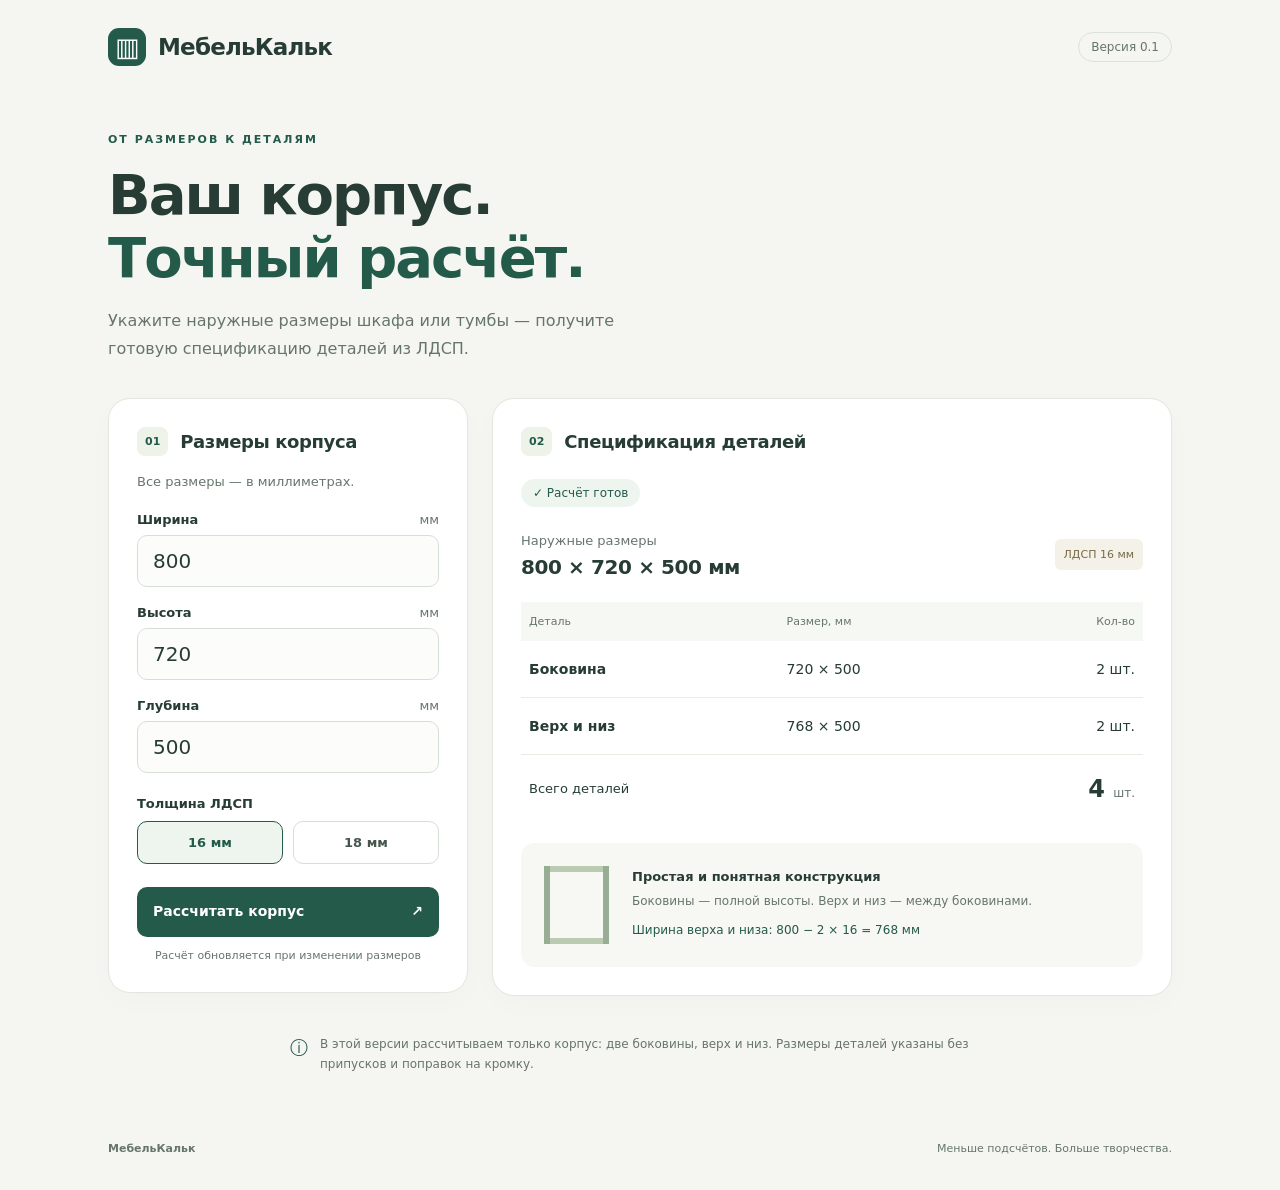
==== index.html @ f03c8f4f "Build MebelCalc v0.1 static cabinet calculator" ====
<!doctype html>
<html lang="ru">
<head>
  <meta charset="utf-8">
  <meta name="viewport" content="width=device-width, initial-scale=1">
  <meta name="theme-color" content="#235a49">
  <meta name="description" content="МебельКальк — простой расчёт деталей корпуса шкафа или тумбы из ЛДСП.">
  <title>МебельКальк — расчёт корпуса</title>
  <link rel="stylesheet" href="styles.css">
  <script defer src="calculator.js"></script>
  <script defer src="app.js"></script>
</head>
<body>
  <header class="header"><a class="brand" href="./"><span class="logo" aria-hidden="true">▥</span>МебельКальк</a><span class="version">Версия 0.1</span></header>
  <main>
    <div class="intro"><p class="eyebrow">ОТ РАЗМЕРОВ К ДЕТАЛЯМ</p><h1>Ваш корпус.<br><span>Точный расчёт.</span></h1><p>Укажите наружные размеры шкафа или тумбы — получите готовую спецификацию деталей из ЛДСП.</p></div>
    <div class="workspace">
      <section class="card inputs" aria-labelledby="input-title">
        <div class="section-heading"><span class="step">01</span><h2 id="input-title">Размеры корпуса</h2></div>
        <p class="muted">Все размеры — в миллиметрах.</p>
        <form id="calculator" novalidate>
          <div class="field"><label for="width">Ширина <span>мм</span></label><input id="width" name="width" type="text" inputmode="numeric" value="800" autocomplete="off" aria-describedby="width-error"><p class="error" id="width-error"></p></div>
          <div class="field"><label for="height">Высота <span>мм</span></label><input id="height" name="height" type="text" inputmode="numeric" value="720" autocomplete="off" aria-describedby="height-error"><p class="error" id="height-error"></p></div>
          <div class="field"><label for="depth">Глубина <span>мм</span></label><input id="depth" name="depth" type="text" inputmode="numeric" value="500" autocomplete="off" aria-describedby="depth-error"><p class="error" id="depth-error"></p></div>
          <fieldset><legend>Толщина ЛДСП</legend><div class="choices"><label><input type="radio" name="thickness" value="16" checked><span>16 мм</span></label><label><input type="radio" name="thickness" value="18"><span>18 мм</span></label></div></fieldset>
          <button type="submit">Рассчитать корпус <span aria-hidden="true">↗</span></button>
          <p class="auto-note">Расчёт обновляется при изменении размеров</p>
        </form>
      </section>
      <section class="card results" aria-labelledby="result-title">
        <div class="section-heading"><span class="step">02</span><h2 id="result-title">Спецификация деталей</h2></div>
        <div id="status" class="status" role="status" aria-live="polite"></div>
        <div id="result-content">
          <div class="summary"><div><span class="muted">Наружные размеры</span><strong id="dimensions"></strong></div><span class="material" id="material"></span></div>
          <div class="table-wrap"><table><caption class="sr-only">Детали корпуса из ЛДСП, размеры в миллиметрах</caption><thead><tr><th scope="col">Деталь</th><th scope="col">Размер, мм</th><th scope="col">Кол-во</th></tr></thead><tbody id="parts"></tbody></table></div>
          <div class="total"><span>Всего деталей</span><strong>4 <small>шт.</small></strong></div>
          <div class="construction"><div class="drawing" aria-hidden="true"><div class="panel top"></div><div class="panel bottom"></div></div><div><h3>Простая и понятная конструкция</h3><p>Боковины — полной высоты. Верх и низ — между боковинами.</p><p class="formula" id="formula"></p></div></div>
        </div>
        <div id="empty-state" hidden><span aria-hidden="true">↖</span><h3>Проверьте размеры</h3><p>Исправьте выделенные поля — спецификация появится автоматически.</p></div>
      </section>
    </div>
    <aside class="scope-note"><span aria-hidden="true">ⓘ</span><p>В этой версии рассчитываем только корпус: две боковины, верх и низ. Размеры деталей указаны без припусков и поправок на кромку.</p></aside>
  </main>
  <footer><span>МебельКальк</span><span>Меньше подсчётов. Больше творчества.</span></footer>
</body>
</html>
---- styles.css ----
:root{font-family:system-ui,-apple-system,"Segoe UI",sans-serif;color:#263c34;background:#f5f6f1;font-synthesis:none;--green:#235a49;--muted:#66756c}*{box-sizing:border-box}body{margin:0}button,input{font:inherit}a{color:inherit;text-decoration:none}.header,main,footer{max-width:1120px;margin:auto}.header{padding:28px 28px;display:flex;align-items:center;justify-content:space-between}.brand{display:flex;gap:12px;align-items:center;font-size:23px;font-weight:750;letter-spacing:-.8px}.logo{background:var(--green);color:white;width:38px;height:38px;display:grid;place-items:center;border-radius:11px;font-size:26px}.version{font-size:12px;border:1px solid #dbe2d8;border-radius:20px;padding:7px 12px;color:var(--muted)}main{padding:28px}.intro{max-width:650px;margin-bottom:36px}.eyebrow{font-size:11px;font-weight:750;letter-spacing:2px;color:var(--green)}h1{font-size:clamp(36px,5vw,56px);letter-spacing:-2px;line-height:1.12;margin:18px 0}h1 span{color:var(--green)}.intro>p:last-child{font-size:16px;line-height:1.7;color:var(--muted);max-width:540px}.workspace{display:grid;grid-template-columns:360px minmax(0,1fr);gap:24px;align-items:start}.card{background:white;border:1px solid #e1e7df;border-radius:22px;padding:28px;box-shadow:0 8px 30px #263c3405}.section-heading{display:flex;align-items:center;gap:12px}.step{font-size:11px;font-weight:700;color:var(--green);background:#edf3e9;padding:8px;border-radius:8px}h2{font-size:18px;letter-spacing:-.4px;margin:0}.muted{color:var(--muted);font-size:13px}.inputs>.muted{margin:18px 0 23px}.field{margin-bottom:18px}label,legend{font-size:13px;font-weight:650}label{display:block}label>span{float:right;color:var(--muted);font-weight:400}.field input{width:100%;border:1px solid #d6dfd5;border-radius:10px;margin-top:8px;padding:13px 15px;font-size:20px;color:#263c34;background:#fcfdfb;min-height:52px}input:focus{outline:2px solid var(--green);outline-offset:2px}input[aria-invalid=true]{border-color:#b53535;background:#fff7f5}.error{color:#a52c2c;font-size:12px;line-height:1.5;margin:7px 0 0}.error:empty{display:none}fieldset{padding:0;margin:23px 0;border:0}legend{padding:0;margin-bottom:10px}.choices{display:flex;gap:10px}.choices label{position:relative;flex:1}.choices input{position:absolute;opacity:0;width:100%;height:100%;margin:0}.choices span{float:none;display:block;text-align:center;border:1px solid #d6dfd5;border-radius:10px;padding:13px;color:#45574d;font-weight:600}.choices input:checked+span{background:#eef5ef;border-color:var(--green);color:var(--green)}.choices input:focus-visible+span{outline:2px solid var(--green);outline-offset:3px}button{width:100%;display:flex;justify-content:space-between;background:var(--green);color:white;padding:16px;border:0;border-radius:10px;font-size:14px;font-weight:650;cursor:pointer;min-height:50px}button:hover{background:#174635}button:focus-visible{outline:3px solid #82ab94;outline-offset:3px}.auto-note{font-size:11px;color:var(--muted);text-align:center;line-height:1.5;margin-bottom:0}.status{display:inline-block;font-size:12px;color:var(--green);background:#edf5ee;border-radius:20px;padding:7px 12px;margin:23px 0}.status.invalid{background:#fff0ec;color:#a52c2c}.summary{display:flex;justify-content:space-between;align-items:center;gap:12px;padding:0 0 23px}.summary strong{display:block;font-size:20px;margin-top:6px;letter-spacing:-.4px}.material{white-space:nowrap;font-size:11px;background:#f3f1e8;border-radius:6px;padding:9px;color:#776a46}.table-wrap{width:100%;overflow-x:auto}table{border-collapse:collapse;width:100%;font-size:14px;text-align:left}th{font-size:11px;color:var(--muted);font-weight:500;padding:13px 8px;background:#f6f8f3}td{padding:20px 8px;border-bottom:1px solid #e8ede5}td:first-child{font-weight:650}td:nth-child(2){white-space:nowrap;font-variant-numeric:tabular-nums}th:last-child,td:last-child{text-align:right;white-space:nowrap}.total{display:flex;justify-content:space-between;align-items:center;padding:20px 8px;font-size:13px}.total strong{font-size:24px}.total small{font-size:12px;font-weight:400;color:var(--muted)}.construction{margin-top:20px;display:flex;align-items:center;gap:23px;padding:23px;background:#f7f8f3;border-radius:14px}h3{font-size:13px;margin:0 0 8px}.construction p{font-size:12px;line-height:1.6;color:var(--muted);margin:0}.construction .formula{margin-top:10px;color:var(--green)}.drawing{width:65px;height:78px;border-left:6px solid #97ad94;border-right:6px solid #97ad94;position:relative;flex-shrink:0}.panel{position:absolute;left:0;right:0;height:6px;background:#bacbb2}.top{top:0}.bottom{bottom:0}.scope-note{display:flex;gap:12px;color:var(--muted);max-width:700px;margin:26px auto 0;font-size:12px;line-height:1.7}.scope-note>span{margin-top:11px;color:var(--green);font-size:18px}footer{padding:27px 28px 35px;display:flex;justify-content:space-between;font-size:11px;color:var(--muted)}footer>span:first-child{font-weight:650}#empty-state{text-align:center;padding:50px 15px;color:var(--muted)}#empty-state>span{font-size:35px}#empty-state h3{font-size:18px;color:#263c34;margin-top:18px}#empty-state p{font-size:14px;line-height:1.7}[hidden]{display:none!important}.sr-only{position:absolute;width:1px;height:1px;overflow:hidden;clip-path:inset(50%)}@media(max-width:760px){.workspace{grid-template-columns:1fr}.header{padding:20px}.brand{font-size:20px}main{padding:15px 20px}.intro{margin-bottom:25px}h1{letter-spacing:-1.4px}.card{padding:23px}.summary{flex-wrap:wrap}.summary strong{font-size:18px}.construction{padding:18px;gap:16px}footer{padding:25px 20px;gap:20px}}@media(max-width:360px){main{padding:12px}.header{padding:16px 12px}.card{padding:18px}h2{font-size:16px}table{font-size:12px}.construction{gap:12px;padding:14px}.drawing{width:45px}footer{padding:20px 12px}.version{font-size:10px}}
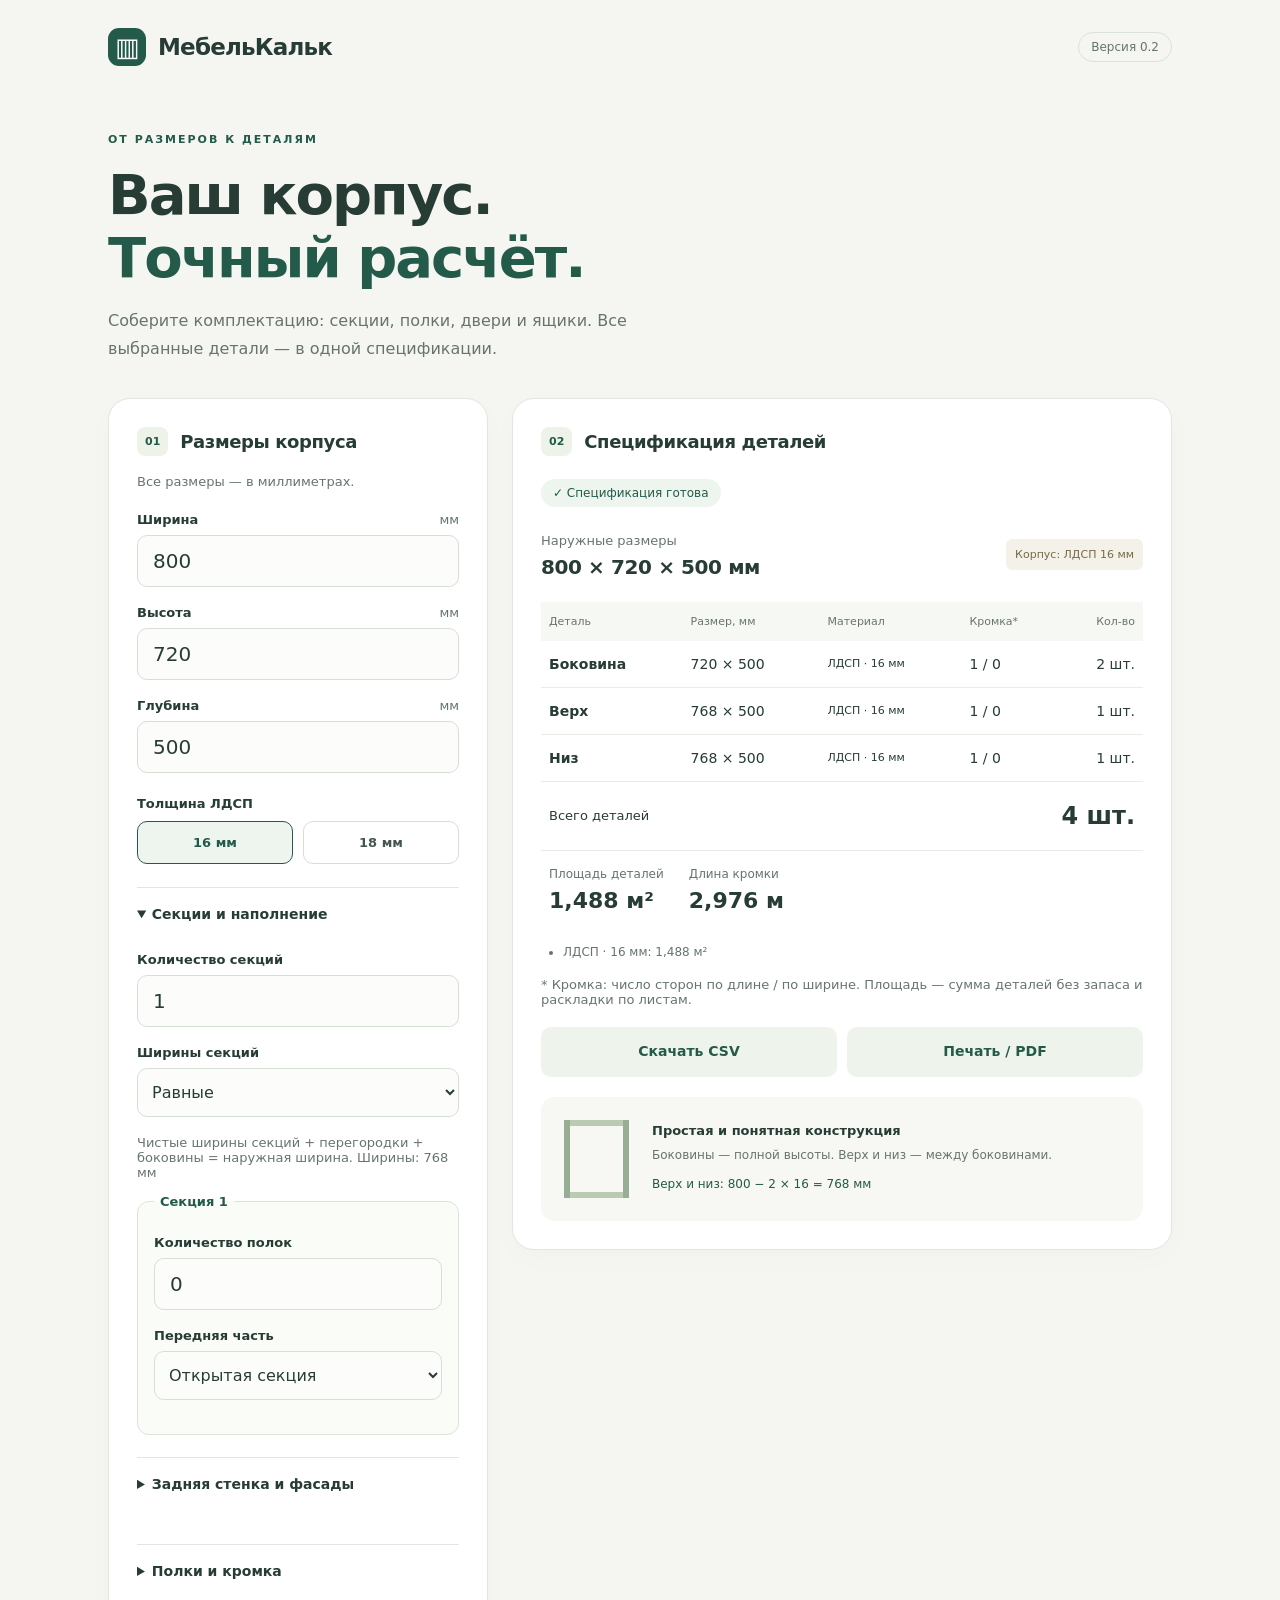
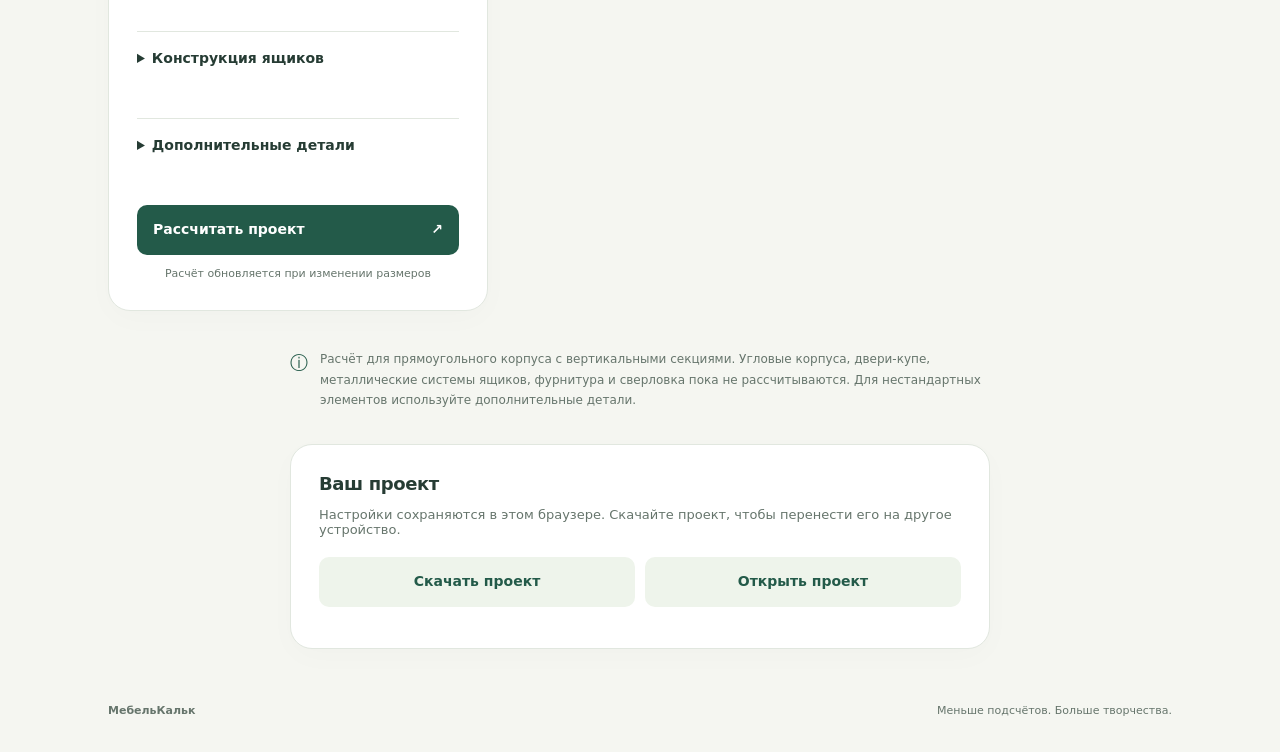
==== commit 0664bca5: "MebelCalc v0.2: index.html" ====
--- a/index.html
+++ b/index.html
@@ -11,9 +11,9 @@
   <script defer src="app.js"></script>
 </head>
 <body>
-  <header class="header"><a class="brand" href="./"><span class="logo" aria-hidden="true">▥</span>МебельКальк</a><span class="version">Версия 0.1</span></header>
+  <header class="header"><a class="brand" href="./"><span class="logo" aria-hidden="true">▥</span>МебельКальк</a><span class="version">Версия 0.2</span></header>
   <main>
-    <div class="intro"><p class="eyebrow">ОТ РАЗМЕРОВ К ДЕТАЛЯМ</p><h1>Ваш корпус.<br><span>Точный расчёт.</span></h1><p>Укажите наружные размеры шкафа или тумбы — получите готовую спецификацию деталей из ЛДСП.</p></div>
+    <div class="intro"><p class="eyebrow">ОТ РАЗМЕРОВ К ДЕТАЛЯМ</p><h1>Ваш корпус.<br><span>Точный расчёт.</span></h1><p>Соберите комплектацию: секции, полки, двери и ящики. Все выбранные детали — в одной спецификации.</p></div>
     <div class="workspace">
       <section class="card inputs" aria-labelledby="input-title">
         <div class="section-heading"><span class="step">01</span><h2 id="input-title">Размеры корпуса</h2></div>
@@ -23,7 +23,38 @@
           <div class="field"><label for="height">Высота <span>мм</span></label><input id="height" name="height" type="text" inputmode="numeric" value="720" autocomplete="off" aria-describedby="height-error"><p class="error" id="height-error"></p></div>
           <div class="field"><label for="depth">Глубина <span>мм</span></label><input id="depth" name="depth" type="text" inputmode="numeric" value="500" autocomplete="off" aria-describedby="depth-error"><p class="error" id="depth-error"></p></div>
           <fieldset><legend>Толщина ЛДСП</legend><div class="choices"><label><input type="radio" name="thickness" value="16" checked><span>16 мм</span></label><label><input type="radio" name="thickness" value="18"><span>18 мм</span></label></div></fieldset>
-          <button type="submit">Рассчитать корпус <span aria-hidden="true">↗</span></button>
+          <details open><summary>Секции и наполнение</summary>
+            <div class="field"><label for="sectionCount">Количество секций</label><input id="sectionCount" name="sectionCount" type="number" min="1" max="12" step="1" value="1" inputmode="numeric" aria-describedby="sectionCount-error"><p class="error" id="sectionCount-error"></p></div>
+            <div class="field"><label for="sectionMode">Ширины секций</label><select id="sectionMode" name="sectionMode"><option value="equal">Равные</option><option value="custom">Задать вручную</option></select></div>
+            <p id="section-hint" class="muted"></p>
+            <div id="sections"></div>
+          </details>
+          <details><summary>Задняя стенка и фасады</summary>
+            <div class="field"><label for="back">Задняя стенка</label><select id="back" name="back"><option value="none">Без задней стенки</option><option value="overlay">Накладная ХДФ</option><option value="inset">Вкладная ХДФ, без паза</option></select></div>
+            <div class="field"><label for="backThickness">Толщина ХДФ, мм</label><input id="backThickness" name="backThickness" inputmode="decimal" value="3" aria-describedby="backThickness-error"><p class="error" id="backThickness-error"></p></div>
+            <div class="field"><label for="backGap">Зазор задней стенки с каждой стороны, мм</label><input id="backGap" name="backGap" inputmode="decimal" value="1" aria-describedby="backGap-error"><p class="error" id="backGap-error"></p></div>
+            <p class="muted">Наружная глубина включает накладную стенку. Вкладная стенка устанавливается заподлицо с задними краями корпуса.</p>
+            <div class="field"><label for="frontMode">Установка фасадов</label><select id="frontMode" name="frontMode"><option value="overlay">Накладные</option><option value="inset">Вкладные</option></select></div>
+            <div class="field"><label for="frontThickness">Толщина фасадов</label><select id="frontThickness" name="frontThickness"><option value="16">16 мм</option><option value="18">18 мм</option></select></div>
+            <div class="field"><label for="frontGap">Зазор фасада с каждой стороны, мм</label><input id="frontGap" name="frontGap" inputmode="decimal" value="2" aria-describedby="frontGap-error"><p class="error" id="frontGap-error"></p></div>
+            <p class="muted">Накладные фасады соседних секций делят перегородку пополам. Между секциями остаётся два зазора, между дверями одной секции — один. Двери и наружные ящики в одной секции не совмещаются.</p>
+          </details>
+          <details><summary>Полки и кромка</summary>
+            <div class="field"><label for="shelfGap">Зазор полки с каждой стороны, мм</label><input id="shelfGap" name="shelfGap" inputmode="decimal" value="1" aria-describedby="shelfGap-error"><p class="error" id="shelfGap-error"></p></div>
+            <div class="field"><label for="shelfInset">Отступ полки от переднего края, мм</label><input id="shelfInset" name="shelfInset" inputmode="decimal" value="20" aria-describedby="shelfInset-error"><p class="error" id="shelfInset-error"></p></div>
+            <label class="check"><input type="checkbox" name="edge" checked> Кромка: передние торцы корпуса и полок, все стороны фасадов</label>
+            <p class="muted">В таблице — готовые размеры деталей. Толщина кромки из размера не вычитается. Длина кромки считается без запаса.</p>
+          </details>
+          <details><summary>Конструкция ящиков</summary>
+            <p class="muted">Деревянный короб с накладным дном, боковые направляющие. Полки располагаются над блоком ящиков. Размеры под конкретную фурнитуру задайте по её инструкции.</p>
+            <div id="drawer-settings"></div>
+            <div class="field"><label for="drawerThickness">Толщина стенок ящика</label><select id="drawerThickness" name="drawerThickness"><option value="16">16 мм</option><option value="18">18 мм</option></select></div>
+          </details>
+          <details><summary>Дополнительные детали</summary>
+            <p class="muted">Добавьте цоколь, столешницу, планку, добор или любую прямоугольную деталь с собственными размерами.</p>
+            <div id="extras"></div><button id="add-extra" class="secondary" type="button">+ Добавить деталь</button>
+          </details>
+          <button type="submit">Рассчитать проект <span aria-hidden="true">↗</span></button>
           <p class="auto-note">Расчёт обновляется при изменении размеров</p>
         </form>
       </section>
@@ -32,14 +63,20 @@
         <div id="status" class="status" role="status" aria-live="polite"></div>
         <div id="result-content">
           <div class="summary"><div><span class="muted">Наружные размеры</span><strong id="dimensions"></strong></div><span class="material" id="material"></span></div>
-          <div class="table-wrap"><table><caption class="sr-only">Детали корпуса из ЛДСП, размеры в миллиметрах</caption><thead><tr><th scope="col">Деталь</th><th scope="col">Размер, мм</th><th scope="col">Кол-во</th></tr></thead><tbody id="parts"></tbody></table></div>
-          <div class="total"><span>Всего деталей</span><strong>4 <small>шт.</small></strong></div>
+          <div class="table-wrap"><table><caption class="sr-only">Детали корпуса из ЛДСП, размеры в миллиметрах</caption><thead><tr><th scope="col">Деталь</th><th scope="col">Размер, мм</th><th scope="col">Материал</th><th scope="col">Кромка*</th><th scope="col">Кол-во</th></tr></thead><tbody id="parts"></tbody></table></div>
+          <div class="total"><span>Всего деталей</span><strong id="total-count"></strong></div>
+          <div class="metrics"><div><span>Площадь деталей</span><strong id="total-area"></strong></div><div><span>Длина кромки</span><strong id="total-edge"></strong></div></div>
+          <ul id="materials" class="material-list"></ul>
+          <p class="muted">* Кромка: число сторон по длине / по ширине. Площадь — сумма деталей без запаса и раскладки по листам.</p>
+          <div class="actions"><button id="download-csv" class="secondary" type="button">Скачать CSV</button><button id="print" class="secondary" type="button">Печать / PDF</button></div>
+          <div id="warnings" class="warnings"></div>
           <div class="construction"><div class="drawing" aria-hidden="true"><div class="panel top"></div><div class="panel bottom"></div></div><div><h3>Простая и понятная конструкция</h3><p>Боковины — полной высоты. Верх и низ — между боковинами.</p><p class="formula" id="formula"></p></div></div>
         </div>
         <div id="empty-state" hidden><span aria-hidden="true">↖</span><h3>Проверьте размеры</h3><p>Исправьте выделенные поля — спецификация появится автоматически.</p></div>
       </section>
     </div>
-    <aside class="scope-note"><span aria-hidden="true">ⓘ</span><p>В этой версии рассчитываем только корпус: две боковины, верх и низ. Размеры деталей указаны без припусков и поправок на кромку.</p></aside>
+    <aside class="scope-note"><span aria-hidden="true">ⓘ</span><p>Расчёт для прямоугольного корпуса с вертикальными секциями. Угловые корпуса, двери-купе, металлические системы ящиков, фурнитура и сверловка пока не рассчитываются. Для нестандартных элементов используйте дополнительные детали.</p></aside>
+    <section class="project-tools card"><h2>Ваш проект</h2><p class="muted">Настройки сохраняются в этом браузере. Скачайте проект, чтобы перенести его на другое устройство.</p><div class="actions"><button id="save-project" class="secondary" type="button">Скачать проект</button><label class="file-button">Открыть проект<input id="import-project" type="file" accept=".json,application/json"></label></div><p id="project-status" role="status" class="muted"></p></section>
   </main>
   <footer><span>МебельКальк</span><span>Меньше подсчётов. Больше творчества.</span></footer>
 </body>
--- a/styles.css
+++ b/styles.css
@@ -1 +1,2 @@
 :root{font-family:system-ui,-apple-system,"Segoe UI",sans-serif;color:#263c34;background:#f5f6f1;font-synthesis:none;--green:#235a49;--muted:#66756c}*{box-sizing:border-box}body{margin:0}button,input{font:inherit}a{color:inherit;text-decoration:none}.header,main,footer{max-width:1120px;margin:auto}.header{padding:28px 28px;display:flex;align-items:center;justify-content:space-between}.brand{display:flex;gap:12px;align-items:center;font-size:23px;font-weight:750;letter-spacing:-.8px}.logo{background:var(--green);color:white;width:38px;height:38px;display:grid;place-items:center;border-radius:11px;font-size:26px}.version{font-size:12px;border:1px solid #dbe2d8;border-radius:20px;padding:7px 12px;color:var(--muted)}main{padding:28px}.intro{max-width:650px;margin-bottom:36px}.eyebrow{font-size:11px;font-weight:750;letter-spacing:2px;color:var(--green)}h1{font-size:clamp(36px,5vw,56px);letter-spacing:-2px;line-height:1.12;margin:18px 0}h1 span{color:var(--green)}.intro>p:last-child{font-size:16px;line-height:1.7;color:var(--muted);max-width:540px}.workspace{display:grid;grid-template-columns:360px minmax(0,1fr);gap:24px;align-items:start}.card{background:white;border:1px solid #e1e7df;border-radius:22px;padding:28px;box-shadow:0 8px 30px #263c3405}.section-heading{display:flex;align-items:center;gap:12px}.step{font-size:11px;font-weight:700;color:var(--green);background:#edf3e9;padding:8px;border-radius:8px}h2{font-size:18px;letter-spacing:-.4px;margin:0}.muted{color:var(--muted);font-size:13px}.inputs>.muted{margin:18px 0 23px}.field{margin-bottom:18px}label,legend{font-size:13px;font-weight:650}label{display:block}label>span{float:right;color:var(--muted);font-weight:400}.field input{width:100%;border:1px solid #d6dfd5;border-radius:10px;margin-top:8px;padding:13px 15px;font-size:20px;color:#263c34;background:#fcfdfb;min-height:52px}input:focus{outline:2px solid var(--green);outline-offset:2px}input[aria-invalid=true]{border-color:#b53535;background:#fff7f5}.error{color:#a52c2c;font-size:12px;line-height:1.5;margin:7px 0 0}.error:empty{display:none}fieldset{padding:0;margin:23px 0;border:0}legend{padding:0;margin-bottom:10px}.choices{display:flex;gap:10px}.choices label{position:relative;flex:1}.choices input{position:absolute;opacity:0;width:100%;height:100%;margin:0}.choices span{float:none;display:block;text-align:center;border:1px solid #d6dfd5;border-radius:10px;padding:13px;color:#45574d;font-weight:600}.choices input:checked+span{background:#eef5ef;border-color:var(--green);color:var(--green)}.choices input:focus-visible+span{outline:2px solid var(--green);outline-offset:3px}button{width:100%;display:flex;justify-content:space-between;background:var(--green);color:white;padding:16px;border:0;border-radius:10px;font-size:14px;font-weight:650;cursor:pointer;min-height:50px}button:hover{background:#174635}button:focus-visible{outline:3px solid #82ab94;outline-offset:3px}.auto-note{font-size:11px;color:var(--muted);text-align:center;line-height:1.5;margin-bottom:0}.status{display:inline-block;font-size:12px;color:var(--green);background:#edf5ee;border-radius:20px;padding:7px 12px;margin:23px 0}.status.invalid{background:#fff0ec;color:#a52c2c}.summary{display:flex;justify-content:space-between;align-items:center;gap:12px;padding:0 0 23px}.summary strong{display:block;font-size:20px;margin-top:6px;letter-spacing:-.4px}.material{white-space:nowrap;font-size:11px;background:#f3f1e8;border-radius:6px;padding:9px;color:#776a46}.table-wrap{width:100%;overflow-x:auto}table{border-collapse:collapse;width:100%;font-size:14px;text-align:left}th{font-size:11px;color:var(--muted);font-weight:500;padding:13px 8px;background:#f6f8f3}td{padding:20px 8px;border-bottom:1px solid #e8ede5}td:first-child{font-weight:650}td:nth-child(2){white-space:nowrap;font-variant-numeric:tabular-nums}th:last-child,td:last-child{text-align:right;white-space:nowrap}.total{display:flex;justify-content:space-between;align-items:center;padding:20px 8px;font-size:13px}.total strong{font-size:24px}.total small{font-size:12px;font-weight:400;color:var(--muted)}.construction{margin-top:20px;display:flex;align-items:center;gap:23px;padding:23px;background:#f7f8f3;border-radius:14px}h3{font-size:13px;margin:0 0 8px}.construction p{font-size:12px;line-height:1.6;color:var(--muted);margin:0}.construction .formula{margin-top:10px;color:var(--green)}.drawing{width:65px;height:78px;border-left:6px solid #97ad94;border-right:6px solid #97ad94;position:relative;flex-shrink:0}.panel{position:absolute;left:0;right:0;height:6px;background:#bacbb2}.top{top:0}.bottom{bottom:0}.scope-note{display:flex;gap:12px;color:var(--muted);max-width:700px;margin:26px auto 0;font-size:12px;line-height:1.7}.scope-note>span{margin-top:11px;color:var(--green);font-size:18px}footer{padding:27px 28px 35px;display:flex;justify-content:space-between;font-size:11px;color:var(--muted)}footer>span:first-child{font-weight:650}#empty-state{text-align:center;padding:50px 15px;color:var(--muted)}#empty-state>span{font-size:35px}#empty-state h3{font-size:18px;color:#263c34;margin-top:18px}#empty-state p{font-size:14px;line-height:1.7}[hidden]{display:none!important}.sr-only{position:absolute;width:1px;height:1px;overflow:hidden;clip-path:inset(50%)}@media(max-width:760px){.workspace{grid-template-columns:1fr}.header{padding:20px}.brand{font-size:20px}main{padding:15px 20px}.intro{margin-bottom:25px}h1{letter-spacing:-1.4px}.card{padding:23px}.summary{flex-wrap:wrap}.summary strong{font-size:18px}.construction{padding:18px;gap:16px}footer{padding:25px 20px;gap:20px}}@media(max-width:360px){main{padding:12px}.header{padding:16px 12px}.card{padding:18px}h2{font-size:16px}table{font-size:12px}.construction{gap:12px;padding:14px}.drawing{width:45px}footer{padding:20px 12px}.version{font-size:10px}}
+details{border-top:1px solid #e1e7df;margin:22px 0;padding-top:18px}summary{font-size:14px;font-weight:650;cursor:pointer;margin-bottom:16px;min-height:30px}select{font:inherit;width:100%;border:1px solid #d6dfd5;border-radius:10px;background:#fcfdfb;color:#263c34;padding:13px 10px;margin-top:8px;min-height:48px}select:focus-visible{outline:2px solid var(--green);outline-offset:2px}.section-card{border:1px solid #dce5d7;border-radius:12px;padding:16px;margin:14px 0;background:#fafcf7}.section-card legend{padding:0 6px;color:var(--green)}.check{display:flex;align-items:flex-start;gap:10px;line-height:1.6}.check input{width:20px;height:20px;flex-shrink:0;accent-color:var(--green)}.secondary{background:#eef4eb;color:var(--green);justify-content:center}.secondary:hover{background:#dfeadb}.actions{display:flex;gap:10px;flex-wrap:wrap;margin-top:20px}.actions>*{flex:1;min-width:130px}.metrics{display:flex;gap:25px;padding:16px 8px;border-top:1px solid #e8ede5}.metrics span{font-size:12px;color:var(--muted);display:block}.metrics strong{display:block;font-size:22px;margin-top:7px}.material-list{font-size:12px;color:var(--muted);line-height:1.9;padding-left:22px}.warnings{font-size:12px;line-height:1.7;color:#7b5f23}.warnings p{background:#fff7e4;border-radius:10px;padding:12px}.project-tools{margin-top:22px;max-width:700px;margin-left:auto;margin-right:auto}.file-button{background:#eef4eb;color:var(--green);border-radius:10px;padding:16px;text-align:center;cursor:pointer;font-size:14px;position:relative}.file-button input{position:absolute;inset:0;width:100%;opacity:0;cursor:pointer}.file-button:focus-within{outline:2px solid var(--green)}.workspace{grid-template-columns:380px minmax(0,1fr)}.table-wrap table{min-width:520px}td:nth-child(3){font-size:11px}td{padding:15px 8px}.status.invalid{border-radius:10px;line-height:1.7}.results{position:sticky;top:20px}@media(max-width:900px){.workspace{grid-template-columns:1fr}.results{position:static}.inputs{max-width:none}}@media print{body{background:white;color:#000}.header{padding:0}.version, .intro,.inputs,.scope-note,footer,.project-tools,.actions,#status{display:none!important}main{max-width:none;padding:15px 0}.workspace{display:block}.results{border:0;box-shadow:none;padding:0;position:static}.table-wrap{overflow:visible}.table-wrap table{min-width:0;font-size:11px}th,td{padding:8px}.card{border-radius:0}tr{break-inside:avoid}.warnings p,.construction{background:white}.summary{margin-top:20px}.section-heading{margin-top:25px}}
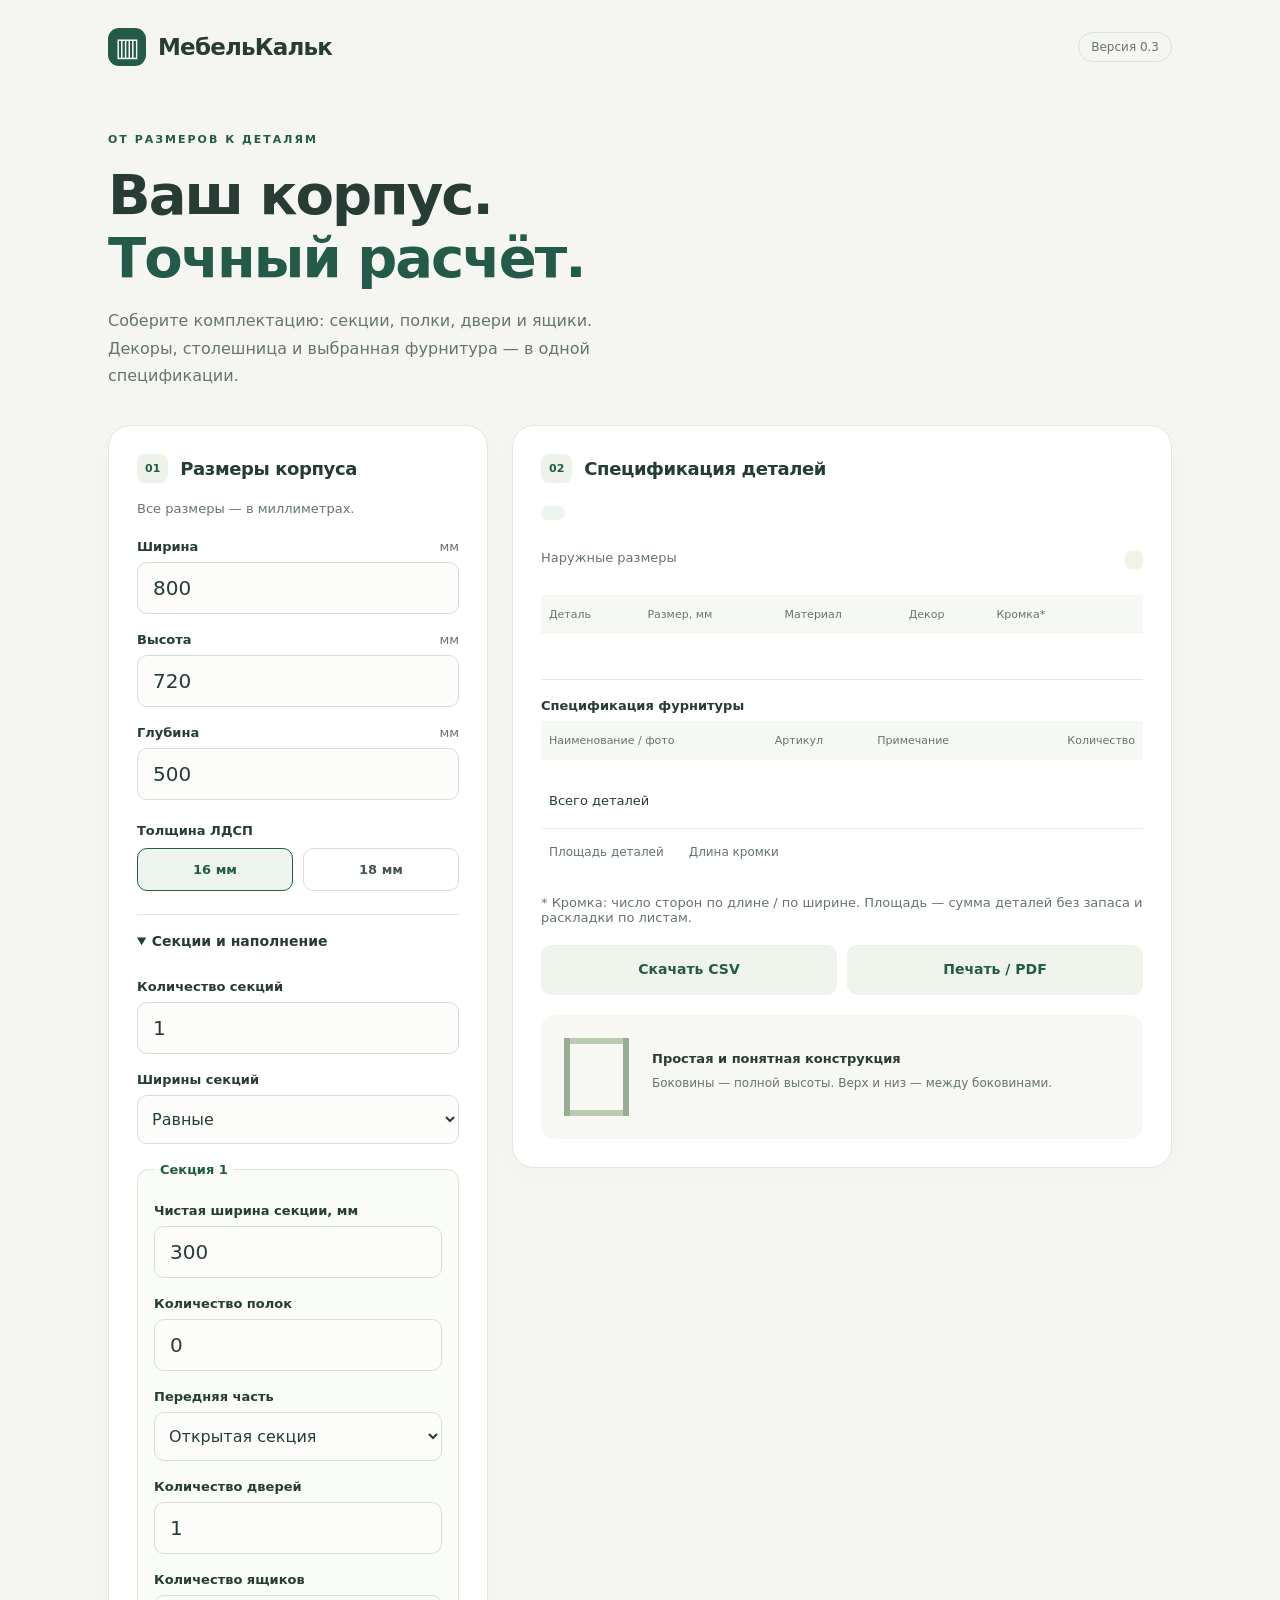
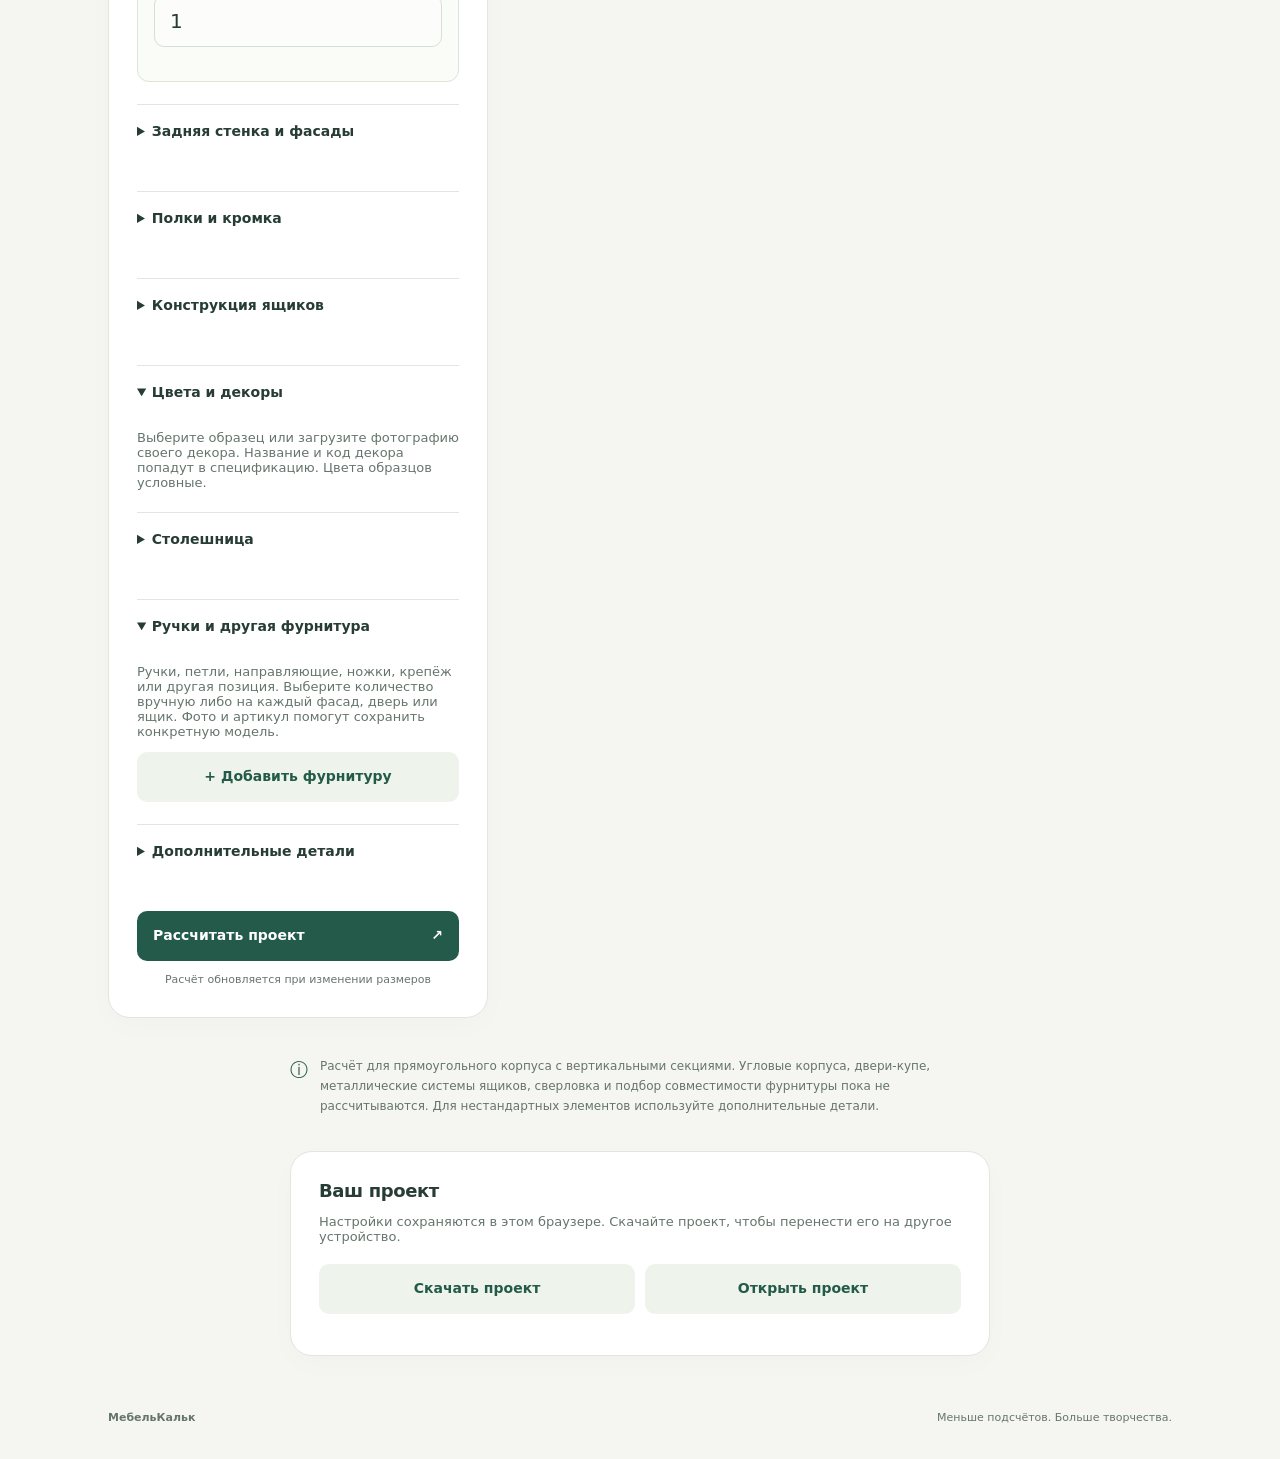
==== commit 79477764: "MebelCalc v0.3: index.html" ====
--- a/index.html
+++ b/index.html
@@ -8,12 +8,13 @@
   <title>МебельКальк — расчёт корпуса</title>
   <link rel="stylesheet" href="styles.css">
   <script defer src="calculator.js"></script>
+  <script defer src="catalog.js"></script>
   <script defer src="app.js"></script>
 </head>
 <body>
-  <header class="header"><a class="brand" href="./"><span class="logo" aria-hidden="true">▥</span>МебельКальк</a><span class="version">Версия 0.2</span></header>
+  <header class="header"><a class="brand" href="./"><span class="logo" aria-hidden="true">▥</span>МебельКальк</a><span class="version">Версия 0.3</span></header>
   <main>
-    <div class="intro"><p class="eyebrow">ОТ РАЗМЕРОВ К ДЕТАЛЯМ</p><h1>Ваш корпус.<br><span>Точный расчёт.</span></h1><p>Соберите комплектацию: секции, полки, двери и ящики. Все выбранные детали — в одной спецификации.</p></div>
+    <div class="intro"><p class="eyebrow">ОТ РАЗМЕРОВ К ДЕТАЛЯМ</p><h1>Ваш корпус.<br><span>Точный расчёт.</span></h1><p>Соберите комплектацию: секции, полки, двери и ящики. Декоры, столешница и выбранная фурнитура — в одной спецификации.</p></div>
     <div class="workspace">
       <section class="card inputs" aria-labelledby="input-title">
         <div class="section-heading"><span class="step">01</span><h2 id="input-title">Размеры корпуса</h2></div>
@@ -50,6 +51,9 @@
             <div id="drawer-settings"></div>
             <div class="field"><label for="drawerThickness">Толщина стенок ящика</label><select id="drawerThickness" name="drawerThickness"><option value="16">16 мм</option><option value="18">18 мм</option></select></div>
           </details>
+          <details open><summary>Цвета и декоры</summary><p class="muted">Выберите образец или загрузите фотографию своего декора. Название и код декора попадут в спецификацию. Цвета образцов условные.</p><div id="decor-settings"></div></details>
+          <details><summary>Столешница</summary><label class="check"><input type="checkbox" name="countertop"> Добавить столешницу</label><div id="countertop-settings"></div><p class="muted">Размеры столешницы задаются отдельно и не меняют наружные размеры корпуса. Припуски и свесы включите в её размеры. Кромка столешницы отдельно не рассчитывается.</p></details>
+          <details open><summary>Ручки и другая фурнитура</summary><p class="muted">Ручки, петли, направляющие, ножки, крепёж или другая позиция. Выберите количество вручную либо на каждый фасад, дверь или ящик. Фото и артикул помогут сохранить конкретную модель.</p><div id="hardware-settings"></div><button id="add-hardware" class="secondary" type="button">+ Добавить фурнитуру</button></details>
           <details><summary>Дополнительные детали</summary>
             <p class="muted">Добавьте цоколь, столешницу, планку, добор или любую прямоугольную деталь с собственными размерами.</p>
             <div id="extras"></div><button id="add-extra" class="secondary" type="button">+ Добавить деталь</button>
@@ -63,7 +67,9 @@
         <div id="status" class="status" role="status" aria-live="polite"></div>
         <div id="result-content">
           <div class="summary"><div><span class="muted">Наружные размеры</span><strong id="dimensions"></strong></div><span class="material" id="material"></span></div>
-          <div class="table-wrap"><table><caption class="sr-only">Детали корпуса из ЛДСП, размеры в миллиметрах</caption><thead><tr><th scope="col">Деталь</th><th scope="col">Размер, мм</th><th scope="col">Материал</th><th scope="col">Кромка*</th><th scope="col">Кол-во</th></tr></thead><tbody id="parts"></tbody></table></div>
+          <div class="table-wrap"><table><caption class="sr-only">Детали корпуса из ЛДСП, размеры в миллиметрах</caption><thead><tr><th scope="col">Деталь</th><th scope="col">Размер, мм</th><th scope="col">Материал</th><th scope="col">Декор</th><th scope="col">Кромка*</th><th scope="col">Кол-во</th></tr></thead><tbody id="parts"></tbody></table></div>
+          <div id="decor-summary" class="decor-summary"></div>
+          <section class="hardware-result"><h3>Спецификация фурнитуры</h3><div class="table-wrap"><table><caption class="sr-only">Выбранная фурнитура</caption><thead><tr><th scope="col">Наименование / фото</th><th scope="col">Артикул</th><th scope="col">Примечание</th><th scope="col">Количество</th></tr></thead><tbody id="hardware-parts"></tbody></table></div><p id="hardware-empty" class="muted"></p></section>
           <div class="total"><span>Всего деталей</span><strong id="total-count"></strong></div>
           <div class="metrics"><div><span>Площадь деталей</span><strong id="total-area"></strong></div><div><span>Длина кромки</span><strong id="total-edge"></strong></div></div>
           <ul id="materials" class="material-list"></ul>
@@ -75,7 +81,7 @@
         <div id="empty-state" hidden><span aria-hidden="true">↖</span><h3>Проверьте размеры</h3><p>Исправьте выделенные поля — спецификация появится автоматически.</p></div>
       </section>
     </div>
-    <aside class="scope-note"><span aria-hidden="true">ⓘ</span><p>Расчёт для прямоугольного корпуса с вертикальными секциями. Угловые корпуса, двери-купе, металлические системы ящиков, фурнитура и сверловка пока не рассчитываются. Для нестандартных элементов используйте дополнительные детали.</p></aside>
+    <aside class="scope-note"><span aria-hidden="true">ⓘ</span><p>Расчёт для прямоугольного корпуса с вертикальными секциями. Угловые корпуса, двери-купе, металлические системы ящиков, сверловка и подбор совместимости фурнитуры пока не рассчитываются. Для нестандартных элементов используйте дополнительные детали.</p></aside>
     <section class="project-tools card"><h2>Ваш проект</h2><p class="muted">Настройки сохраняются в этом браузере. Скачайте проект, чтобы перенести его на другое устройство.</p><div class="actions"><button id="save-project" class="secondary" type="button">Скачать проект</button><label class="file-button">Открыть проект<input id="import-project" type="file" accept=".json,application/json"></label></div><p id="project-status" role="status" class="muted"></p></section>
   </main>
   <footer><span>МебельКальк</span><span>Меньше подсчётов. Больше творчества.</span></footer>
--- a/styles.css
+++ b/styles.css
@@ -1,2 +1,3 @@
 :root{font-family:system-ui,-apple-system,"Segoe UI",sans-serif;color:#263c34;background:#f5f6f1;font-synthesis:none;--green:#235a49;--muted:#66756c}*{box-sizing:border-box}body{margin:0}button,input{font:inherit}a{color:inherit;text-decoration:none}.header,main,footer{max-width:1120px;margin:auto}.header{padding:28px 28px;display:flex;align-items:center;justify-content:space-between}.brand{display:flex;gap:12px;align-items:center;font-size:23px;font-weight:750;letter-spacing:-.8px}.logo{background:var(--green);color:white;width:38px;height:38px;display:grid;place-items:center;border-radius:11px;font-size:26px}.version{font-size:12px;border:1px solid #dbe2d8;border-radius:20px;padding:7px 12px;color:var(--muted)}main{padding:28px}.intro{max-width:650px;margin-bottom:36px}.eyebrow{font-size:11px;font-weight:750;letter-spacing:2px;color:var(--green)}h1{font-size:clamp(36px,5vw,56px);letter-spacing:-2px;line-height:1.12;margin:18px 0}h1 span{color:var(--green)}.intro>p:last-child{font-size:16px;line-height:1.7;color:var(--muted);max-width:540px}.workspace{display:grid;grid-template-columns:360px minmax(0,1fr);gap:24px;align-items:start}.card{background:white;border:1px solid #e1e7df;border-radius:22px;padding:28px;box-shadow:0 8px 30px #263c3405}.section-heading{display:flex;align-items:center;gap:12px}.step{font-size:11px;font-weight:700;color:var(--green);background:#edf3e9;padding:8px;border-radius:8px}h2{font-size:18px;letter-spacing:-.4px;margin:0}.muted{color:var(--muted);font-size:13px}.inputs>.muted{margin:18px 0 23px}.field{margin-bottom:18px}label,legend{font-size:13px;font-weight:650}label{display:block}label>span{float:right;color:var(--muted);font-weight:400}.field input{width:100%;border:1px solid #d6dfd5;border-radius:10px;margin-top:8px;padding:13px 15px;font-size:20px;color:#263c34;background:#fcfdfb;min-height:52px}input:focus{outline:2px solid var(--green);outline-offset:2px}input[aria-invalid=true]{border-color:#b53535;background:#fff7f5}.error{color:#a52c2c;font-size:12px;line-height:1.5;margin:7px 0 0}.error:empty{display:none}fieldset{padding:0;margin:23px 0;border:0}legend{padding:0;margin-bottom:10px}.choices{display:flex;gap:10px}.choices label{position:relative;flex:1}.choices input{position:absolute;opacity:0;width:100%;height:100%;margin:0}.choices span{float:none;display:block;text-align:center;border:1px solid #d6dfd5;border-radius:10px;padding:13px;color:#45574d;font-weight:600}.choices input:checked+span{background:#eef5ef;border-color:var(--green);color:var(--green)}.choices input:focus-visible+span{outline:2px solid var(--green);outline-offset:3px}button{width:100%;display:flex;justify-content:space-between;background:var(--green);color:white;padding:16px;border:0;border-radius:10px;font-size:14px;font-weight:650;cursor:pointer;min-height:50px}button:hover{background:#174635}button:focus-visible{outline:3px solid #82ab94;outline-offset:3px}.auto-note{font-size:11px;color:var(--muted);text-align:center;line-height:1.5;margin-bottom:0}.status{display:inline-block;font-size:12px;color:var(--green);background:#edf5ee;border-radius:20px;padding:7px 12px;margin:23px 0}.status.invalid{background:#fff0ec;color:#a52c2c}.summary{display:flex;justify-content:space-between;align-items:center;gap:12px;padding:0 0 23px}.summary strong{display:block;font-size:20px;margin-top:6px;letter-spacing:-.4px}.material{white-space:nowrap;font-size:11px;background:#f3f1e8;border-radius:6px;padding:9px;color:#776a46}.table-wrap{width:100%;overflow-x:auto}table{border-collapse:collapse;width:100%;font-size:14px;text-align:left}th{font-size:11px;color:var(--muted);font-weight:500;padding:13px 8px;background:#f6f8f3}td{padding:20px 8px;border-bottom:1px solid #e8ede5}td:first-child{font-weight:650}td:nth-child(2){white-space:nowrap;font-variant-numeric:tabular-nums}th:last-child,td:last-child{text-align:right;white-space:nowrap}.total{display:flex;justify-content:space-between;align-items:center;padding:20px 8px;font-size:13px}.total strong{font-size:24px}.total small{font-size:12px;font-weight:400;color:var(--muted)}.construction{margin-top:20px;display:flex;align-items:center;gap:23px;padding:23px;background:#f7f8f3;border-radius:14px}h3{font-size:13px;margin:0 0 8px}.construction p{font-size:12px;line-height:1.6;color:var(--muted);margin:0}.construction .formula{margin-top:10px;color:var(--green)}.drawing{width:65px;height:78px;border-left:6px solid #97ad94;border-right:6px solid #97ad94;position:relative;flex-shrink:0}.panel{position:absolute;left:0;right:0;height:6px;background:#bacbb2}.top{top:0}.bottom{bottom:0}.scope-note{display:flex;gap:12px;color:var(--muted);max-width:700px;margin:26px auto 0;font-size:12px;line-height:1.7}.scope-note>span{margin-top:11px;color:var(--green);font-size:18px}footer{padding:27px 28px 35px;display:flex;justify-content:space-between;font-size:11px;color:var(--muted)}footer>span:first-child{font-weight:650}#empty-state{text-align:center;padding:50px 15px;color:var(--muted)}#empty-state>span{font-size:35px}#empty-state h3{font-size:18px;color:#263c34;margin-top:18px}#empty-state p{font-size:14px;line-height:1.7}[hidden]{display:none!important}.sr-only{position:absolute;width:1px;height:1px;overflow:hidden;clip-path:inset(50%)}@media(max-width:760px){.workspace{grid-template-columns:1fr}.header{padding:20px}.brand{font-size:20px}main{padding:15px 20px}.intro{margin-bottom:25px}h1{letter-spacing:-1.4px}.card{padding:23px}.summary{flex-wrap:wrap}.summary strong{font-size:18px}.construction{padding:18px;gap:16px}footer{padding:25px 20px;gap:20px}}@media(max-width:360px){main{padding:12px}.header{padding:16px 12px}.card{padding:18px}h2{font-size:16px}table{font-size:12px}.construction{gap:12px;padding:14px}.drawing{width:45px}footer{padding:20px 12px}.version{font-size:10px}}
 details{border-top:1px solid #e1e7df;margin:22px 0;padding-top:18px}summary{font-size:14px;font-weight:650;cursor:pointer;margin-bottom:16px;min-height:30px}select{font:inherit;width:100%;border:1px solid #d6dfd5;border-radius:10px;background:#fcfdfb;color:#263c34;padding:13px 10px;margin-top:8px;min-height:48px}select:focus-visible{outline:2px solid var(--green);outline-offset:2px}.section-card{border:1px solid #dce5d7;border-radius:12px;padding:16px;margin:14px 0;background:#fafcf7}.section-card legend{padding:0 6px;color:var(--green)}.check{display:flex;align-items:flex-start;gap:10px;line-height:1.6}.check input{width:20px;height:20px;flex-shrink:0;accent-color:var(--green)}.secondary{background:#eef4eb;color:var(--green);justify-content:center}.secondary:hover{background:#dfeadb}.actions{display:flex;gap:10px;flex-wrap:wrap;margin-top:20px}.actions>*{flex:1;min-width:130px}.metrics{display:flex;gap:25px;padding:16px 8px;border-top:1px solid #e8ede5}.metrics span{font-size:12px;color:var(--muted);display:block}.metrics strong{display:block;font-size:22px;margin-top:7px}.material-list{font-size:12px;color:var(--muted);line-height:1.9;padding-left:22px}.warnings{font-size:12px;line-height:1.7;color:#7b5f23}.warnings p{background:#fff7e4;border-radius:10px;padding:12px}.project-tools{margin-top:22px;max-width:700px;margin-left:auto;margin-right:auto}.file-button{background:#eef4eb;color:var(--green);border-radius:10px;padding:16px;text-align:center;cursor:pointer;font-size:14px;position:relative}.file-button input{position:absolute;inset:0;width:100%;opacity:0;cursor:pointer}.file-button:focus-within{outline:2px solid var(--green)}.workspace{grid-template-columns:380px minmax(0,1fr)}.table-wrap table{min-width:520px}td:nth-child(3){font-size:11px}td{padding:15px 8px}.status.invalid{border-radius:10px;line-height:1.7}.results{position:sticky;top:20px}@media(max-width:900px){.workspace{grid-template-columns:1fr}.results{position:static}.inputs{max-width:none}}@media print{body{background:white;color:#000}.header{padding:0}.version, .intro,.inputs,.scope-note,footer,.project-tools,.actions,#status{display:none!important}main{max-width:none;padding:15px 0}.workspace{display:block}.results{border:0;box-shadow:none;padding:0;position:static}.table-wrap{overflow:visible}.table-wrap table{min-width:0;font-size:11px}th,td{padding:8px}.card{border-radius:0}tr{break-inside:avoid}.warnings p,.construction{background:white}.summary{margin-top:20px}.section-heading{margin-top:25px}}
+.decor-summary{display:grid;grid-template-columns:repeat(3,minmax(0,1fr));gap:10px;margin:20px 0}.decor-result{font-size:11px;line-height:1.6;background:#f7f8f3;padding:10px;border-radius:10px;overflow-wrap:anywhere}.decor-result>img,.decor-result>.swatch{width:100%;height:65px;object-fit:cover;display:block;margin-bottom:8px;border-radius:7px;border:1px solid #dce0d6}.decor-result>span:not(.swatch){display:block}.swatch{display:block;width:50px;height:50px;border-radius:8px;border:1px solid #dce0d6;flex-shrink:0}.decor-sample{display:flex;gap:12px;align-items:center;font-size:12px;margin-top:15px}.decor-sample img{width:50px;height:50px;object-fit:cover;border-radius:8px}.upload-control{display:grid;grid-template-columns:1fr 1fr;gap:10px;margin:15px 0}.image-preview,.upload-control>p{grid-column:1/-1}.image-preview img{width:100%;height:120px;object-fit:contain;background:#f0f2eb;border-radius:10px}.image-preview>.swatch{width:100%;height:60px}.upload-control .file-button,.upload-control button{font-size:12px;padding:13px 8px;align-items:center}.hardware-result{margin-top:25px;padding-top:18px;border-top:1px solid #e1e7df}.hardware-photo{display:block;width:65px;height:65px;object-fit:contain;margin-bottom:8px;border-radius:6px}.hardware-result td{overflow-wrap:anywhere}.table-wrap table{min-width:650px}.hardware-result table{min-width:450px}@media(max-width:360px){.decor-summary{grid-template-columns:1fr}.decor-result{display:flex;gap:10px;align-items:center}.decor-result>.swatch,.decor-result>img{width:50px;height:50px;margin:0;flex-shrink:0}}@media print{.decor-result{break-inside:avoid}.hardware-photo{width:45px;height:45px}.decor-result>img,.decor-result>.swatch{print-color-adjust:exact;-webkit-print-color-adjust:exact}.table-wrap table{min-width:0}}
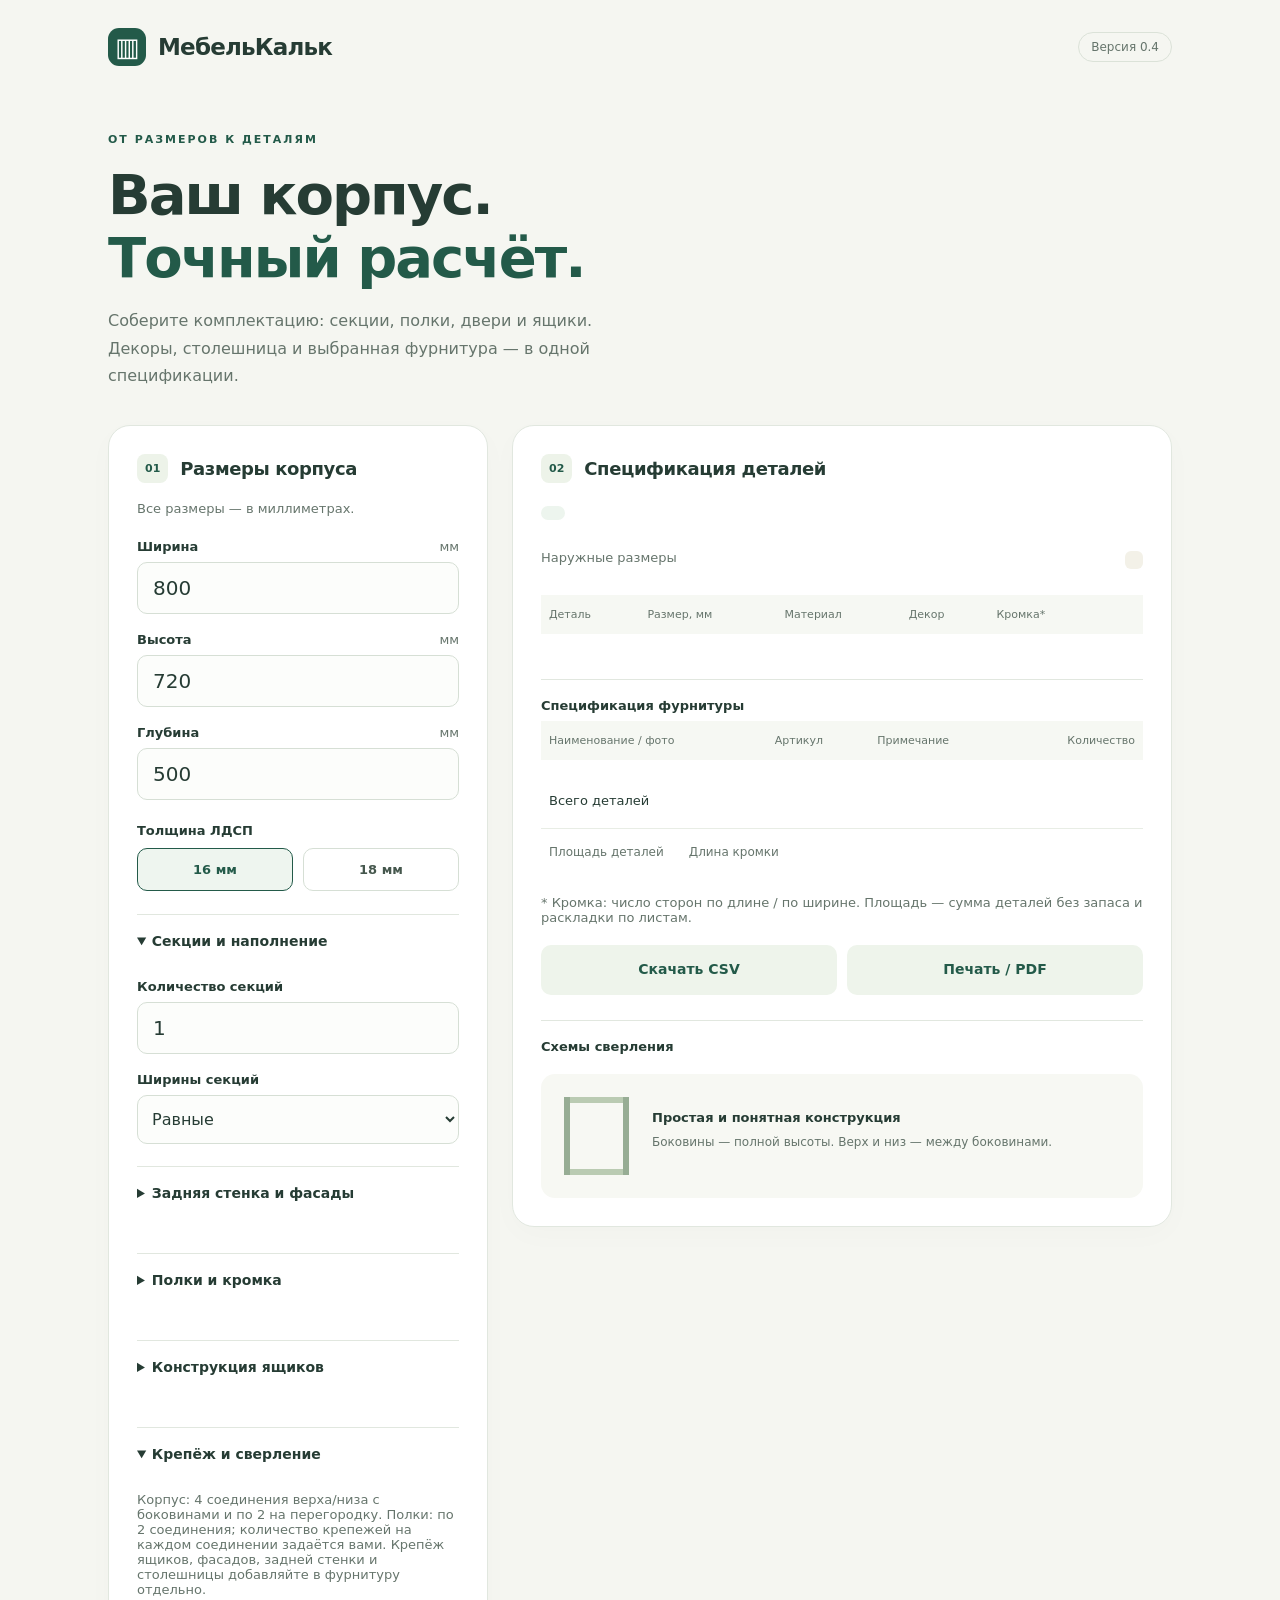
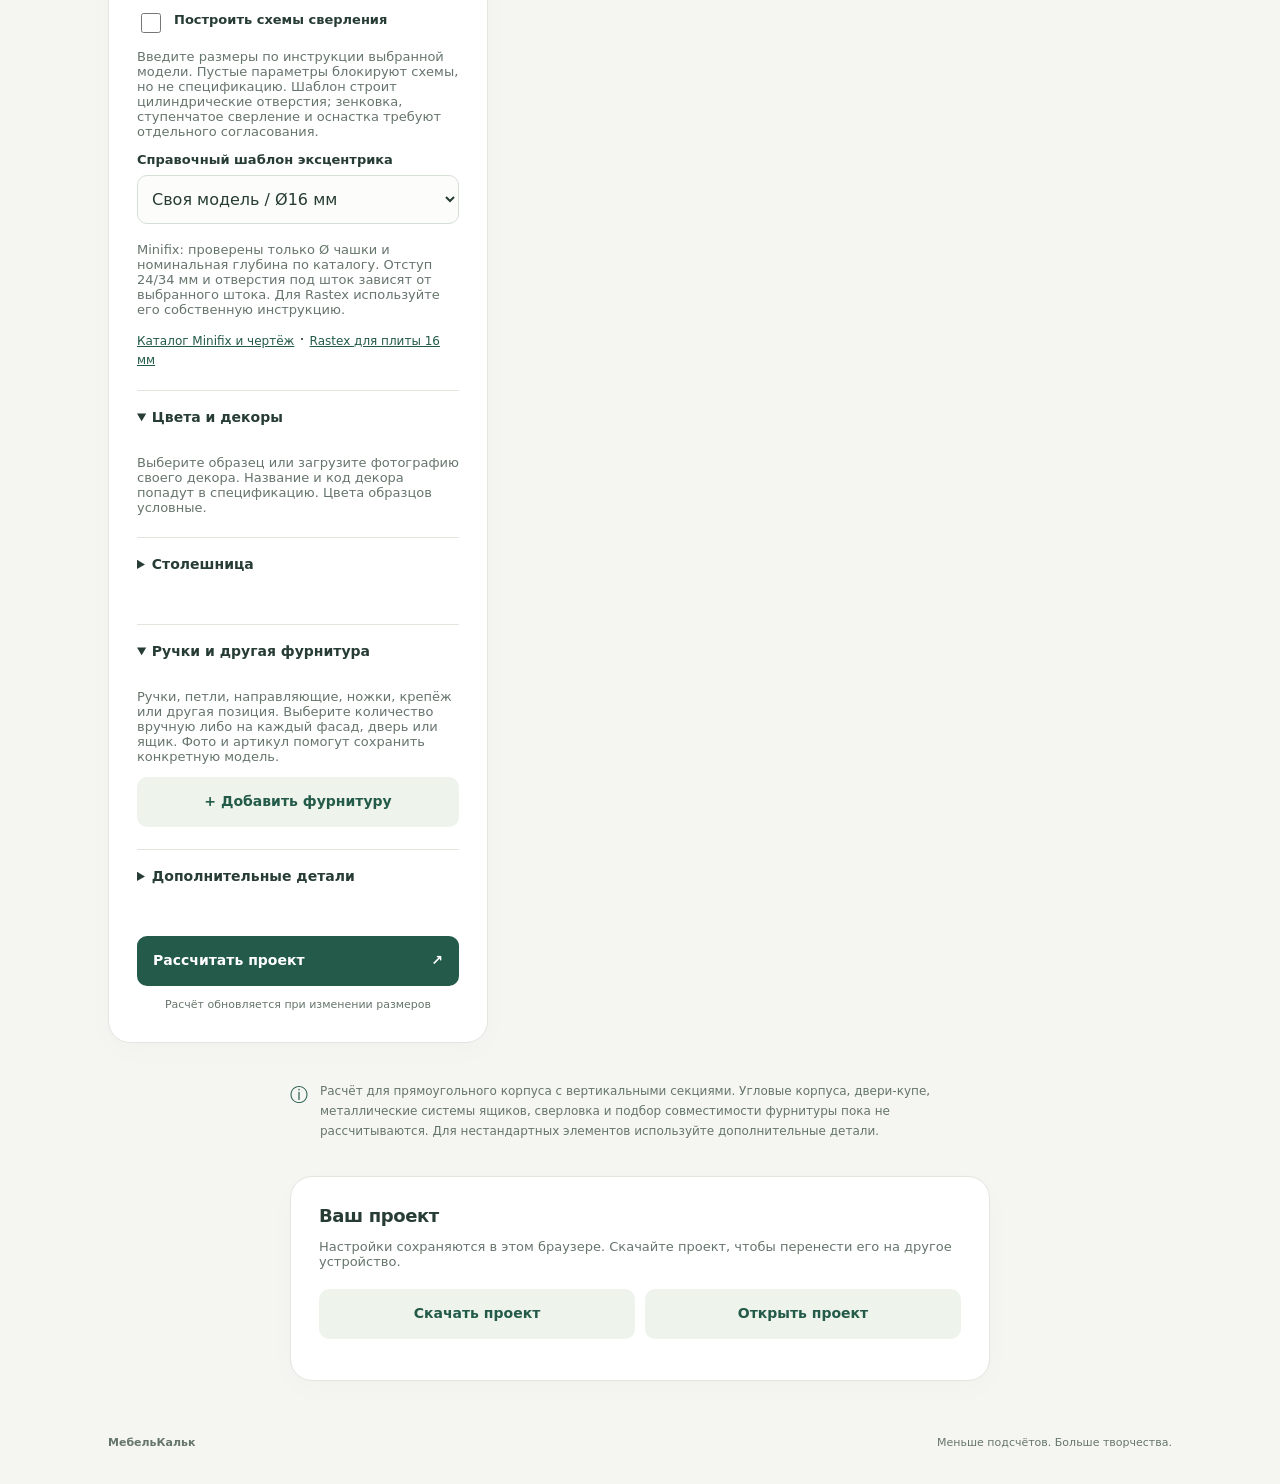
==== commit fba1d263: "MebelCalc v0.4: index.html" ====
--- a/index.html
+++ b/index.html
@@ -9,10 +9,11 @@
   <link rel="stylesheet" href="styles.css">
   <script defer src="calculator.js"></script>
   <script defer src="catalog.js"></script>
+  <script defer src="joinery.js"></script>
   <script defer src="app.js"></script>
 </head>
 <body>
-  <header class="header"><a class="brand" href="./"><span class="logo" aria-hidden="true">▥</span>МебельКальк</a><span class="version">Версия 0.3</span></header>
+  <header class="header"><a class="brand" href="./"><span class="logo" aria-hidden="true">▥</span>МебельКальк</a><span class="version">Версия 0.4</span></header>
   <main>
     <div class="intro"><p class="eyebrow">ОТ РАЗМЕРОВ К ДЕТАЛЯМ</p><h1>Ваш корпус.<br><span>Точный расчёт.</span></h1><p>Соберите комплектацию: секции, полки, двери и ящики. Декоры, столешница и выбранная фурнитура — в одной спецификации.</p></div>
     <div class="workspace">
@@ -51,6 +52,7 @@
             <div id="drawer-settings"></div>
             <div class="field"><label for="drawerThickness">Толщина стенок ящика</label><select id="drawerThickness" name="drawerThickness"><option value="16">16 мм</option><option value="18">18 мм</option></select></div>
           </details>
+          <details open><summary>Крепёж и сверление</summary><div id="joinery-settings"></div><p class="muted">Корпус: 4 соединения верха/низа с боковинами и по 2 на перегородку. Полки: по 2 соединения; количество крепежей на каждом соединении задаётся вами. Крепёж ящиков, фасадов, задней стенки и столешницы добавляйте в фурнитуру отдельно.</p><label class="check"><input type="checkbox" name="drilling"> Построить схемы сверления</label><div id="drill-settings"><p class="muted">Введите размеры по инструкции выбранной модели. Пустые параметры блокируют схемы, но не спецификацию. Шаблон строит цилиндрические отверстия; зенковка, ступенчатое сверление и оснастка требуют отдельного согласования.</p><div class="field"><label for="drillExample">Справочный шаблон эксцентрика</label><select id="drillExample"><option value="custom">Своя модель / Ø16 мм</option><option value="minifix16">Minifix 15 для плиты 16 мм</option><option value="minifix18">Minifix 15 для плиты 18 мм</option></select></div><div id="drill-fields"></div><p class="muted">Minifix: проверены только Ø чашки и номинальная глубина по каталогу. Отступ 24/34 мм и отверстия под шток зависят от выбранного штока. Для Rastex используйте его собственную инструкцию.</p><a class="source-link" href="https://files.hafele.co.uk/catalogfiles/www/14CFC294.pdf" target="_blank" rel="noopener">Каталог Minifix и чертёж</a> · <a class="source-link" href="https://shop.hettich.com/gb_EN/p/73456" target="_blank" rel="noopener">Rastex для плиты 16 мм</a></div></details>
           <details open><summary>Цвета и декоры</summary><p class="muted">Выберите образец или загрузите фотографию своего декора. Название и код декора попадут в спецификацию. Цвета образцов условные.</p><div id="decor-settings"></div></details>
           <details><summary>Столешница</summary><label class="check"><input type="checkbox" name="countertop"> Добавить столешницу</label><div id="countertop-settings"></div><p class="muted">Размеры столешницы задаются отдельно и не меняют наружные размеры корпуса. Припуски и свесы включите в её размеры. Кромка столешницы отдельно не рассчитывается.</p></details>
           <details open><summary>Ручки и другая фурнитура</summary><p class="muted">Ручки, петли, направляющие, ножки, крепёж или другая позиция. Выберите количество вручную либо на каждый фасад, дверь или ящик. Фото и артикул помогут сохранить конкретную модель.</p><div id="hardware-settings"></div><button id="add-hardware" class="secondary" type="button">+ Добавить фурнитуру</button></details>
@@ -75,6 +77,7 @@
           <ul id="materials" class="material-list"></ul>
           <p class="muted">* Кромка: число сторон по длине / по ширине. Площадь — сумма деталей без запаса и раскладки по листам.</p>
           <div class="actions"><button id="download-csv" class="secondary" type="button">Скачать CSV</button><button id="print" class="secondary" type="button">Печать / PDF</button></div>
+          <section id="drilling-result" class="drilling-result"><h3>Схемы сверления</h3><p id="drilling-status" role="status" class="muted"></p><div id="drilling-panels"></div><button type="button" id="download-drilling" class="secondary" hidden>Скачать отверстия CSV</button></section>
           <div id="warnings" class="warnings"></div>
           <div class="construction"><div class="drawing" aria-hidden="true"><div class="panel top"></div><div class="panel bottom"></div></div><div><h3>Простая и понятная конструкция</h3><p>Боковины — полной высоты. Верх и низ — между боковинами.</p><p class="formula" id="formula"></p></div></div>
         </div>
--- a/styles.css
+++ b/styles.css
@@ -1,3 +1,4 @@
 :root{font-family:system-ui,-apple-system,"Segoe UI",sans-serif;color:#263c34;background:#f5f6f1;font-synthesis:none;--green:#235a49;--muted:#66756c}*{box-sizing:border-box}body{margin:0}button,input{font:inherit}a{color:inherit;text-decoration:none}.header,main,footer{max-width:1120px;margin:auto}.header{padding:28px 28px;display:flex;align-items:center;justify-content:space-between}.brand{display:flex;gap:12px;align-items:center;font-size:23px;font-weight:750;letter-spacing:-.8px}.logo{background:var(--green);color:white;width:38px;height:38px;display:grid;place-items:center;border-radius:11px;font-size:26px}.version{font-size:12px;border:1px solid #dbe2d8;border-radius:20px;padding:7px 12px;color:var(--muted)}main{padding:28px}.intro{max-width:650px;margin-bottom:36px}.eyebrow{font-size:11px;font-weight:750;letter-spacing:2px;color:var(--green)}h1{font-size:clamp(36px,5vw,56px);letter-spacing:-2px;line-height:1.12;margin:18px 0}h1 span{color:var(--green)}.intro>p:last-child{font-size:16px;line-height:1.7;color:var(--muted);max-width:540px}.workspace{display:grid;grid-template-columns:360px minmax(0,1fr);gap:24px;align-items:start}.card{background:white;border:1px solid #e1e7df;border-radius:22px;padding:28px;box-shadow:0 8px 30px #263c3405}.section-heading{display:flex;align-items:center;gap:12px}.step{font-size:11px;font-weight:700;color:var(--green);background:#edf3e9;padding:8px;border-radius:8px}h2{font-size:18px;letter-spacing:-.4px;margin:0}.muted{color:var(--muted);font-size:13px}.inputs>.muted{margin:18px 0 23px}.field{margin-bottom:18px}label,legend{font-size:13px;font-weight:650}label{display:block}label>span{float:right;color:var(--muted);font-weight:400}.field input{width:100%;border:1px solid #d6dfd5;border-radius:10px;margin-top:8px;padding:13px 15px;font-size:20px;color:#263c34;background:#fcfdfb;min-height:52px}input:focus{outline:2px solid var(--green);outline-offset:2px}input[aria-invalid=true]{border-color:#b53535;background:#fff7f5}.error{color:#a52c2c;font-size:12px;line-height:1.5;margin:7px 0 0}.error:empty{display:none}fieldset{padding:0;margin:23px 0;border:0}legend{padding:0;margin-bottom:10px}.choices{display:flex;gap:10px}.choices label{position:relative;flex:1}.choices input{position:absolute;opacity:0;width:100%;height:100%;margin:0}.choices span{float:none;display:block;text-align:center;border:1px solid #d6dfd5;border-radius:10px;padding:13px;color:#45574d;font-weight:600}.choices input:checked+span{background:#eef5ef;border-color:var(--green);color:var(--green)}.choices input:focus-visible+span{outline:2px solid var(--green);outline-offset:3px}button{width:100%;display:flex;justify-content:space-between;background:var(--green);color:white;padding:16px;border:0;border-radius:10px;font-size:14px;font-weight:650;cursor:pointer;min-height:50px}button:hover{background:#174635}button:focus-visible{outline:3px solid #82ab94;outline-offset:3px}.auto-note{font-size:11px;color:var(--muted);text-align:center;line-height:1.5;margin-bottom:0}.status{display:inline-block;font-size:12px;color:var(--green);background:#edf5ee;border-radius:20px;padding:7px 12px;margin:23px 0}.status.invalid{background:#fff0ec;color:#a52c2c}.summary{display:flex;justify-content:space-between;align-items:center;gap:12px;padding:0 0 23px}.summary strong{display:block;font-size:20px;margin-top:6px;letter-spacing:-.4px}.material{white-space:nowrap;font-size:11px;background:#f3f1e8;border-radius:6px;padding:9px;color:#776a46}.table-wrap{width:100%;overflow-x:auto}table{border-collapse:collapse;width:100%;font-size:14px;text-align:left}th{font-size:11px;color:var(--muted);font-weight:500;padding:13px 8px;background:#f6f8f3}td{padding:20px 8px;border-bottom:1px solid #e8ede5}td:first-child{font-weight:650}td:nth-child(2){white-space:nowrap;font-variant-numeric:tabular-nums}th:last-child,td:last-child{text-align:right;white-space:nowrap}.total{display:flex;justify-content:space-between;align-items:center;padding:20px 8px;font-size:13px}.total strong{font-size:24px}.total small{font-size:12px;font-weight:400;color:var(--muted)}.construction{margin-top:20px;display:flex;align-items:center;gap:23px;padding:23px;background:#f7f8f3;border-radius:14px}h3{font-size:13px;margin:0 0 8px}.construction p{font-size:12px;line-height:1.6;color:var(--muted);margin:0}.construction .formula{margin-top:10px;color:var(--green)}.drawing{width:65px;height:78px;border-left:6px solid #97ad94;border-right:6px solid #97ad94;position:relative;flex-shrink:0}.panel{position:absolute;left:0;right:0;height:6px;background:#bacbb2}.top{top:0}.bottom{bottom:0}.scope-note{display:flex;gap:12px;color:var(--muted);max-width:700px;margin:26px auto 0;font-size:12px;line-height:1.7}.scope-note>span{margin-top:11px;color:var(--green);font-size:18px}footer{padding:27px 28px 35px;display:flex;justify-content:space-between;font-size:11px;color:var(--muted)}footer>span:first-child{font-weight:650}#empty-state{text-align:center;padding:50px 15px;color:var(--muted)}#empty-state>span{font-size:35px}#empty-state h3{font-size:18px;color:#263c34;margin-top:18px}#empty-state p{font-size:14px;line-height:1.7}[hidden]{display:none!important}.sr-only{position:absolute;width:1px;height:1px;overflow:hidden;clip-path:inset(50%)}@media(max-width:760px){.workspace{grid-template-columns:1fr}.header{padding:20px}.brand{font-size:20px}main{padding:15px 20px}.intro{margin-bottom:25px}h1{letter-spacing:-1.4px}.card{padding:23px}.summary{flex-wrap:wrap}.summary strong{font-size:18px}.construction{padding:18px;gap:16px}footer{padding:25px 20px;gap:20px}}@media(max-width:360px){main{padding:12px}.header{padding:16px 12px}.card{padding:18px}h2{font-size:16px}table{font-size:12px}.construction{gap:12px;padding:14px}.drawing{width:45px}footer{padding:20px 12px}.version{font-size:10px}}
 details{border-top:1px solid #e1e7df;margin:22px 0;padding-top:18px}summary{font-size:14px;font-weight:650;cursor:pointer;margin-bottom:16px;min-height:30px}select{font:inherit;width:100%;border:1px solid #d6dfd5;border-radius:10px;background:#fcfdfb;color:#263c34;padding:13px 10px;margin-top:8px;min-height:48px}select:focus-visible{outline:2px solid var(--green);outline-offset:2px}.section-card{border:1px solid #dce5d7;border-radius:12px;padding:16px;margin:14px 0;background:#fafcf7}.section-card legend{padding:0 6px;color:var(--green)}.check{display:flex;align-items:flex-start;gap:10px;line-height:1.6}.check input{width:20px;height:20px;flex-shrink:0;accent-color:var(--green)}.secondary{background:#eef4eb;color:var(--green);justify-content:center}.secondary:hover{background:#dfeadb}.actions{display:flex;gap:10px;flex-wrap:wrap;margin-top:20px}.actions>*{flex:1;min-width:130px}.metrics{display:flex;gap:25px;padding:16px 8px;border-top:1px solid #e8ede5}.metrics span{font-size:12px;color:var(--muted);display:block}.metrics strong{display:block;font-size:22px;margin-top:7px}.material-list{font-size:12px;color:var(--muted);line-height:1.9;padding-left:22px}.warnings{font-size:12px;line-height:1.7;color:#7b5f23}.warnings p{background:#fff7e4;border-radius:10px;padding:12px}.project-tools{margin-top:22px;max-width:700px;margin-left:auto;margin-right:auto}.file-button{background:#eef4eb;color:var(--green);border-radius:10px;padding:16px;text-align:center;cursor:pointer;font-size:14px;position:relative}.file-button input{position:absolute;inset:0;width:100%;opacity:0;cursor:pointer}.file-button:focus-within{outline:2px solid var(--green)}.workspace{grid-template-columns:380px minmax(0,1fr)}.table-wrap table{min-width:520px}td:nth-child(3){font-size:11px}td{padding:15px 8px}.status.invalid{border-radius:10px;line-height:1.7}.results{position:sticky;top:20px}@media(max-width:900px){.workspace{grid-template-columns:1fr}.results{position:static}.inputs{max-width:none}}@media print{body{background:white;color:#000}.header{padding:0}.version, .intro,.inputs,.scope-note,footer,.project-tools,.actions,#status{display:none!important}main{max-width:none;padding:15px 0}.workspace{display:block}.results{border:0;box-shadow:none;padding:0;position:static}.table-wrap{overflow:visible}.table-wrap table{min-width:0;font-size:11px}th,td{padding:8px}.card{border-radius:0}tr{break-inside:avoid}.warnings p,.construction{background:white}.summary{margin-top:20px}.section-heading{margin-top:25px}}
 .decor-summary{display:grid;grid-template-columns:repeat(3,minmax(0,1fr));gap:10px;margin:20px 0}.decor-result{font-size:11px;line-height:1.6;background:#f7f8f3;padding:10px;border-radius:10px;overflow-wrap:anywhere}.decor-result>img,.decor-result>.swatch{width:100%;height:65px;object-fit:cover;display:block;margin-bottom:8px;border-radius:7px;border:1px solid #dce0d6}.decor-result>span:not(.swatch){display:block}.swatch{display:block;width:50px;height:50px;border-radius:8px;border:1px solid #dce0d6;flex-shrink:0}.decor-sample{display:flex;gap:12px;align-items:center;font-size:12px;margin-top:15px}.decor-sample img{width:50px;height:50px;object-fit:cover;border-radius:8px}.upload-control{display:grid;grid-template-columns:1fr 1fr;gap:10px;margin:15px 0}.image-preview,.upload-control>p{grid-column:1/-1}.image-preview img{width:100%;height:120px;object-fit:contain;background:#f0f2eb;border-radius:10px}.image-preview>.swatch{width:100%;height:60px}.upload-control .file-button,.upload-control button{font-size:12px;padding:13px 8px;align-items:center}.hardware-result{margin-top:25px;padding-top:18px;border-top:1px solid #e1e7df}.hardware-photo{display:block;width:65px;height:65px;object-fit:contain;margin-bottom:8px;border-radius:6px}.hardware-result td{overflow-wrap:anywhere}.table-wrap table{min-width:650px}.hardware-result table{min-width:450px}@media(max-width:360px){.decor-summary{grid-template-columns:1fr}.decor-result{display:flex;gap:10px;align-items:center}.decor-result>.swatch,.decor-result>img{width:50px;height:50px;margin:0;flex-shrink:0}}@media print{.decor-result{break-inside:avoid}.hardware-photo{width:45px;height:45px}.decor-result>img,.decor-result>.swatch{print-color-adjust:exact;-webkit-print-color-adjust:exact}.table-wrap table{min-width:0}}
+.drilling-result{margin-top:25px;padding-top:18px;border-top:1px solid #e1e7df}.drill-panel svg{width:100%;height:auto;max-height:320px}.drill-panel{background:#fafcf7;border:1px solid #e1e7df;border-radius:12px;padding:15px}.drill-panel summary{font-size:12px}.source-link{text-decoration:underline;font-size:12px;color:var(--green)}@media print{#download-drilling{display:none!important}.drill-panel{break-inside:avoid}.drill-panel>*:not(summary){display:block!important}.drill-panel svg{max-height:220px}}
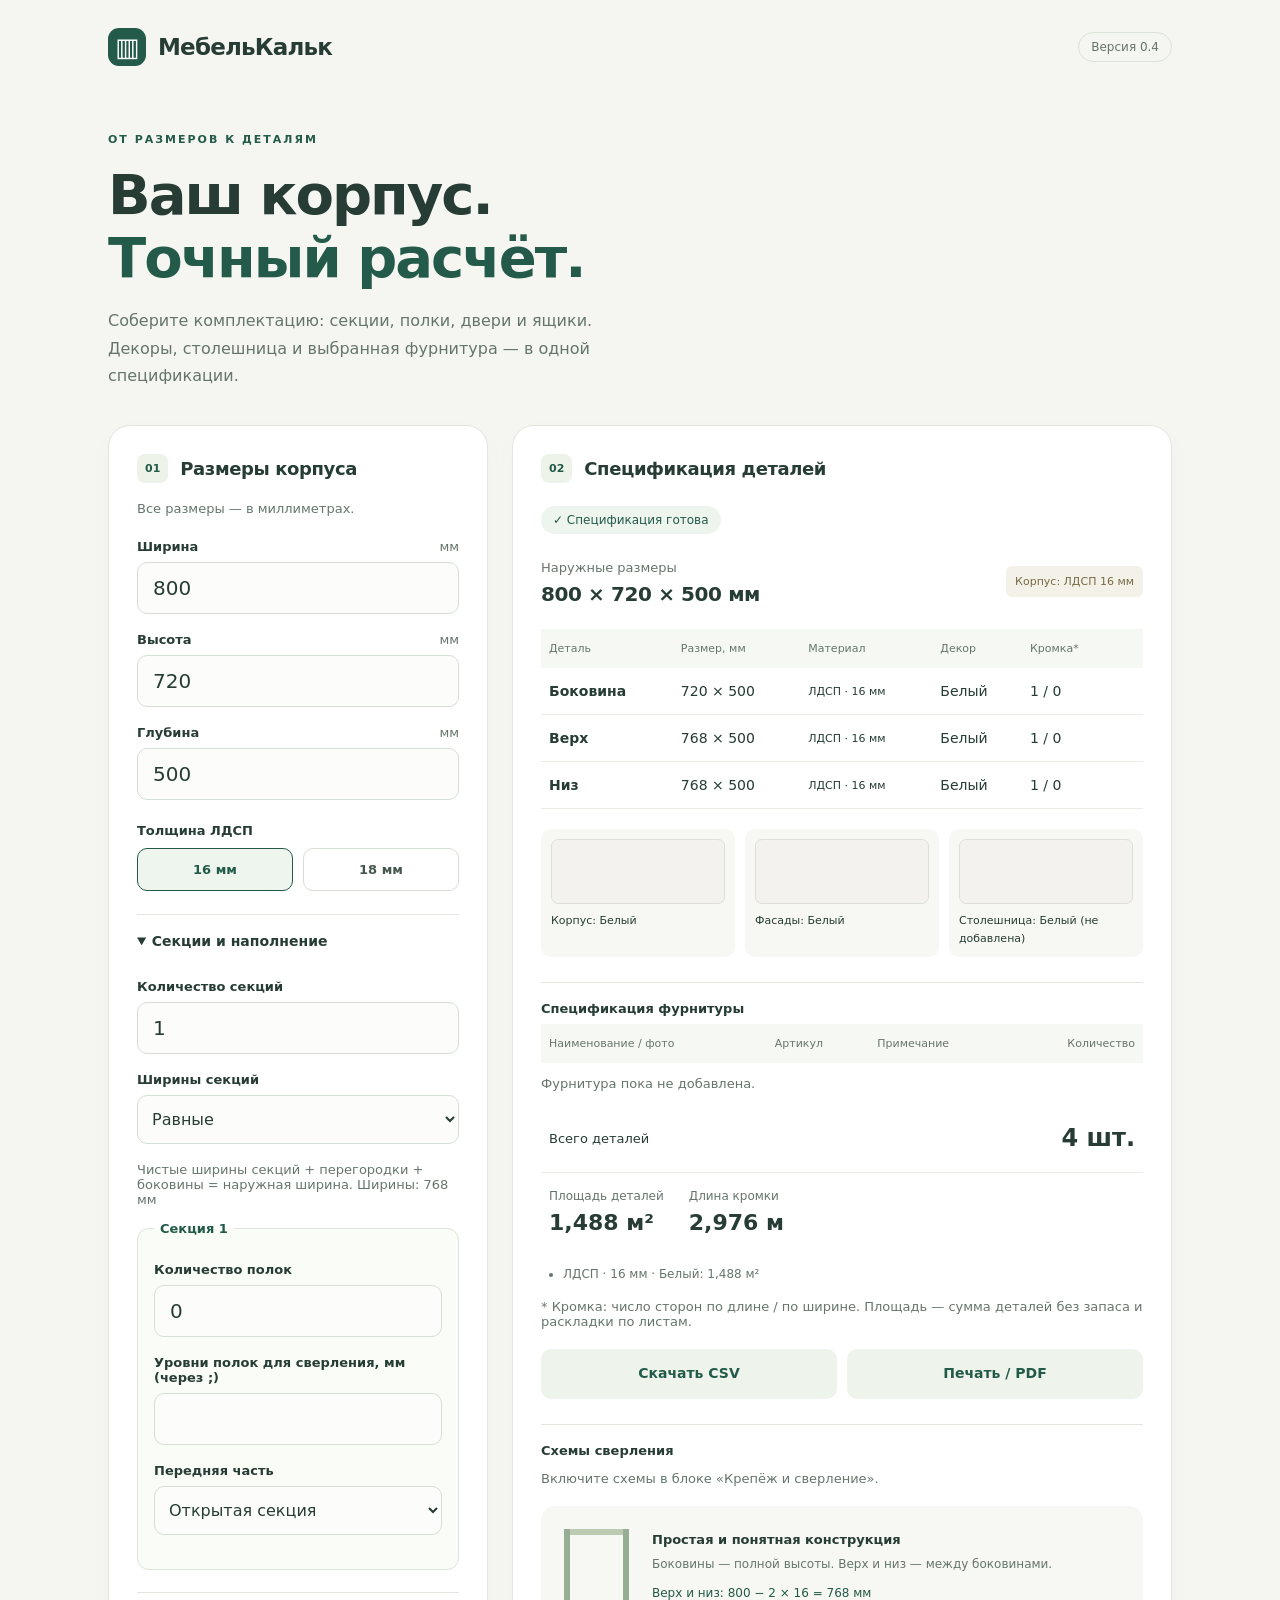
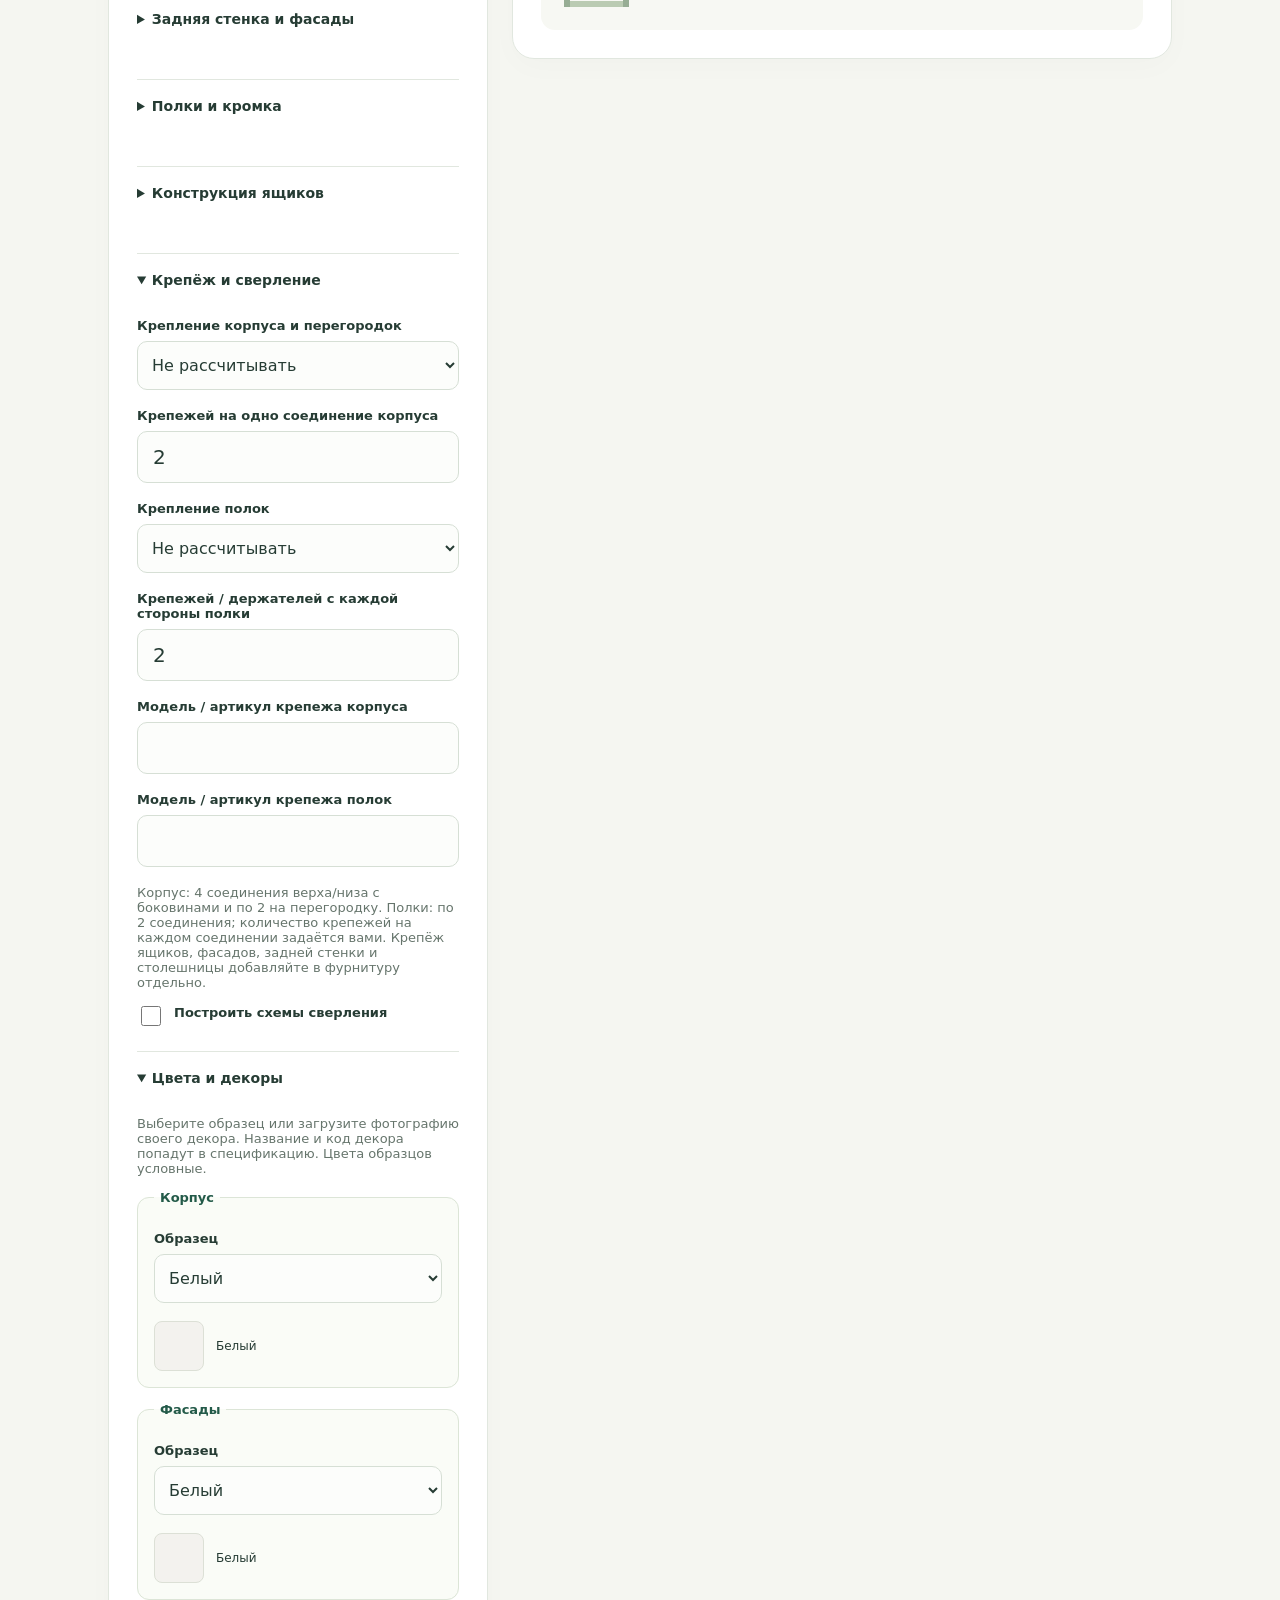
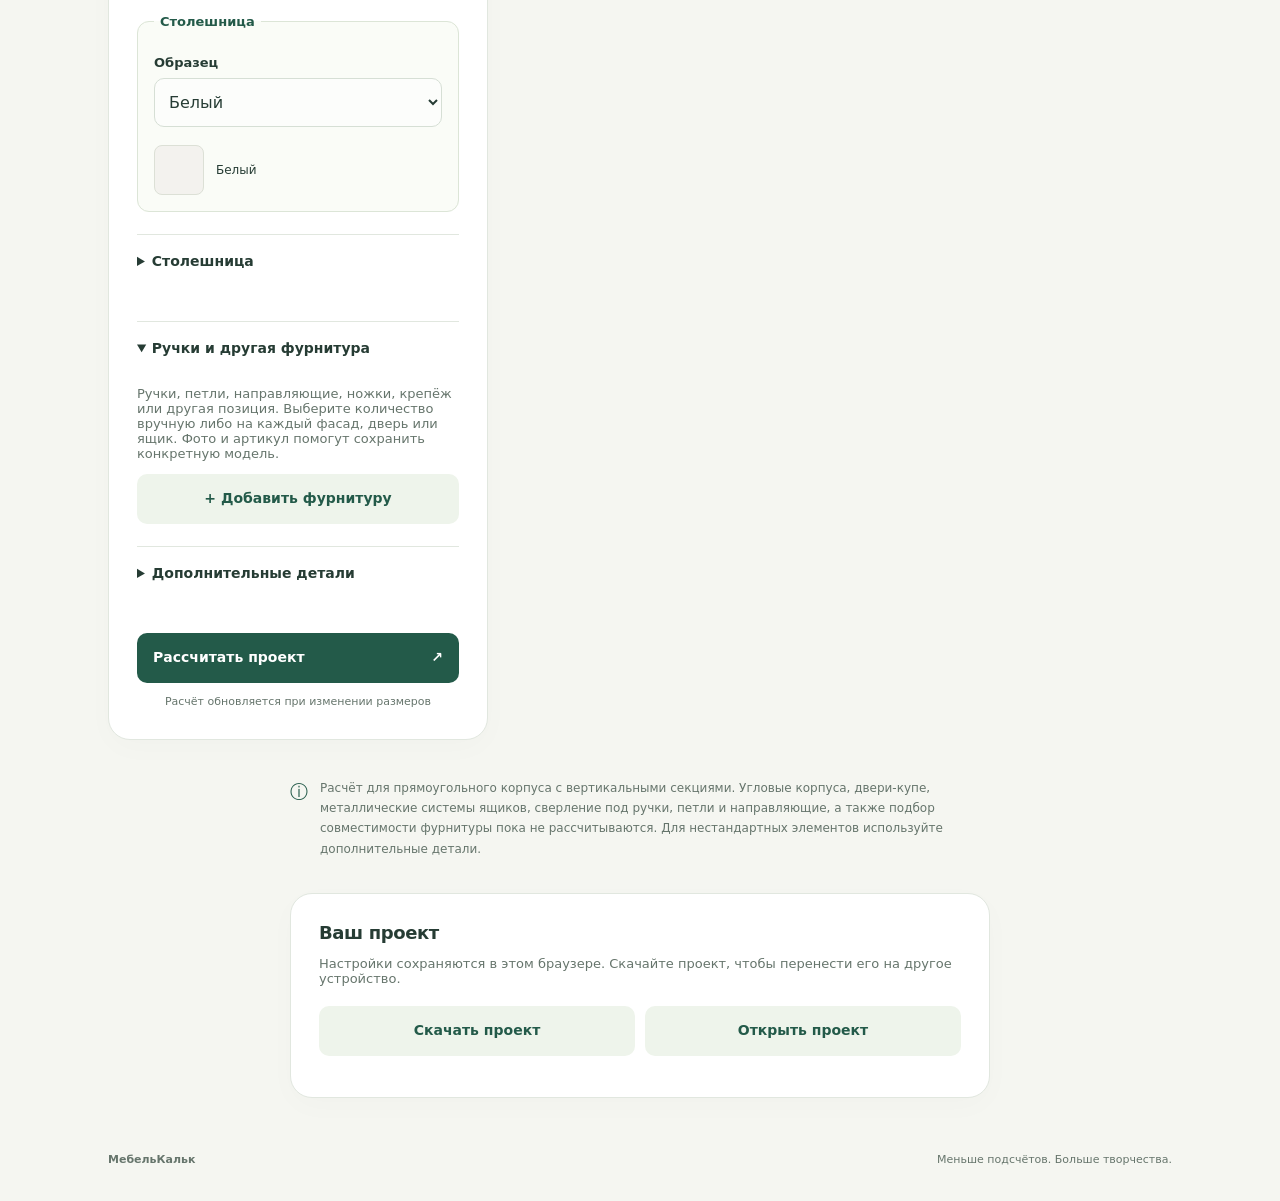
==== commit 5b9aba76: "Clarify supported joinery drilling scope" ====
--- a/index.html
+++ b/index.html
@@ -84,7 +84,7 @@
         <div id="empty-state" hidden><span aria-hidden="true">↖</span><h3>Проверьте размеры</h3><p>Исправьте выделенные поля — спецификация появится автоматически.</p></div>
       </section>
     </div>
-    <aside class="scope-note"><span aria-hidden="true">ⓘ</span><p>Расчёт для прямоугольного корпуса с вертикальными секциями. Угловые корпуса, двери-купе, металлические системы ящиков, сверловка и подбор совместимости фурнитуры пока не рассчитываются. Для нестандартных элементов используйте дополнительные детали.</p></aside>
+    <aside class="scope-note"><span aria-hidden="true">ⓘ</span><p>Расчёт для прямоугольного корпуса с вертикальными секциями. Угловые корпуса, двери-купе, металлические системы ящиков, сверление под ручки, петли и направляющие, а также подбор совместимости фурнитуры пока не рассчитываются. Для нестандартных элементов используйте дополнительные детали.</p></aside>
     <section class="project-tools card"><h2>Ваш проект</h2><p class="muted">Настройки сохраняются в этом браузере. Скачайте проект, чтобы перенести его на другое устройство.</p><div class="actions"><button id="save-project" class="secondary" type="button">Скачать проект</button><label class="file-button">Открыть проект<input id="import-project" type="file" accept=".json,application/json"></label></div><p id="project-status" role="status" class="muted"></p></section>
   </main>
   <footer><span>МебельКальк</span><span>Меньше подсчётов. Больше творчества.</span></footer>
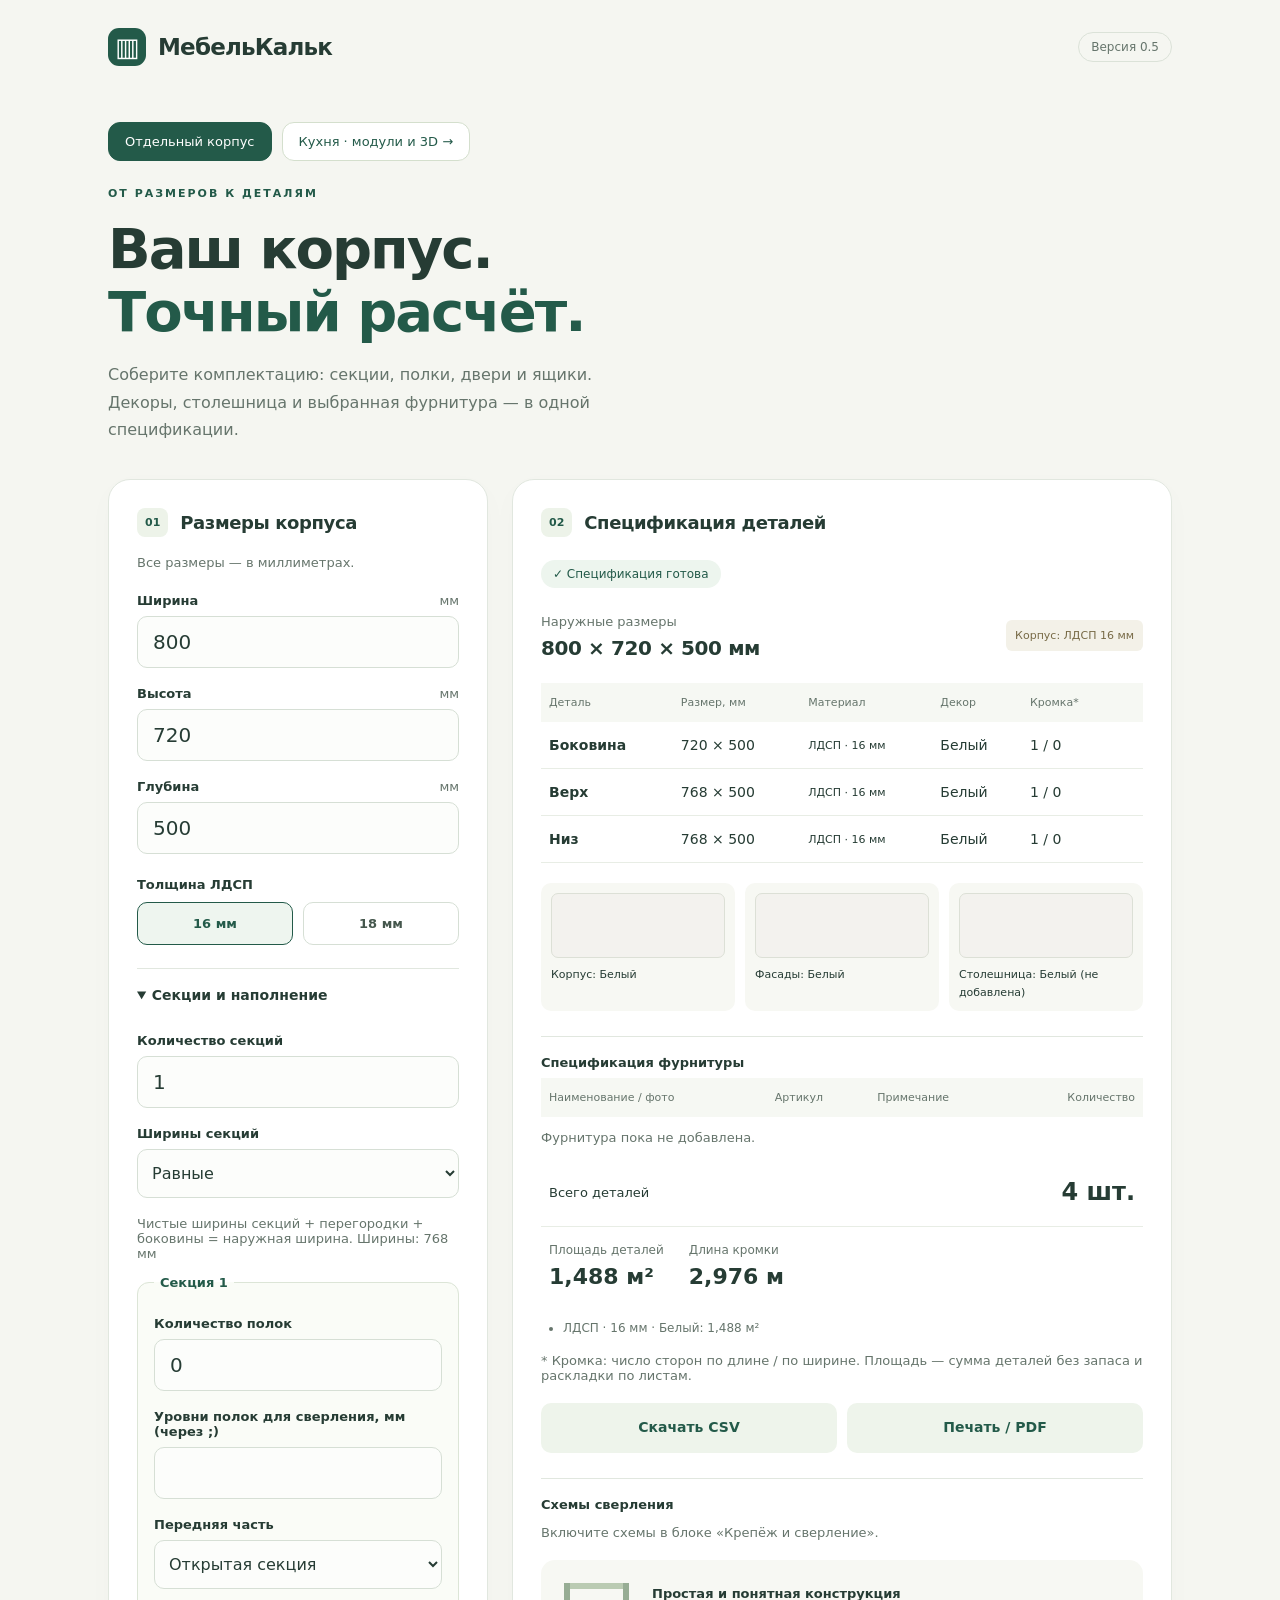
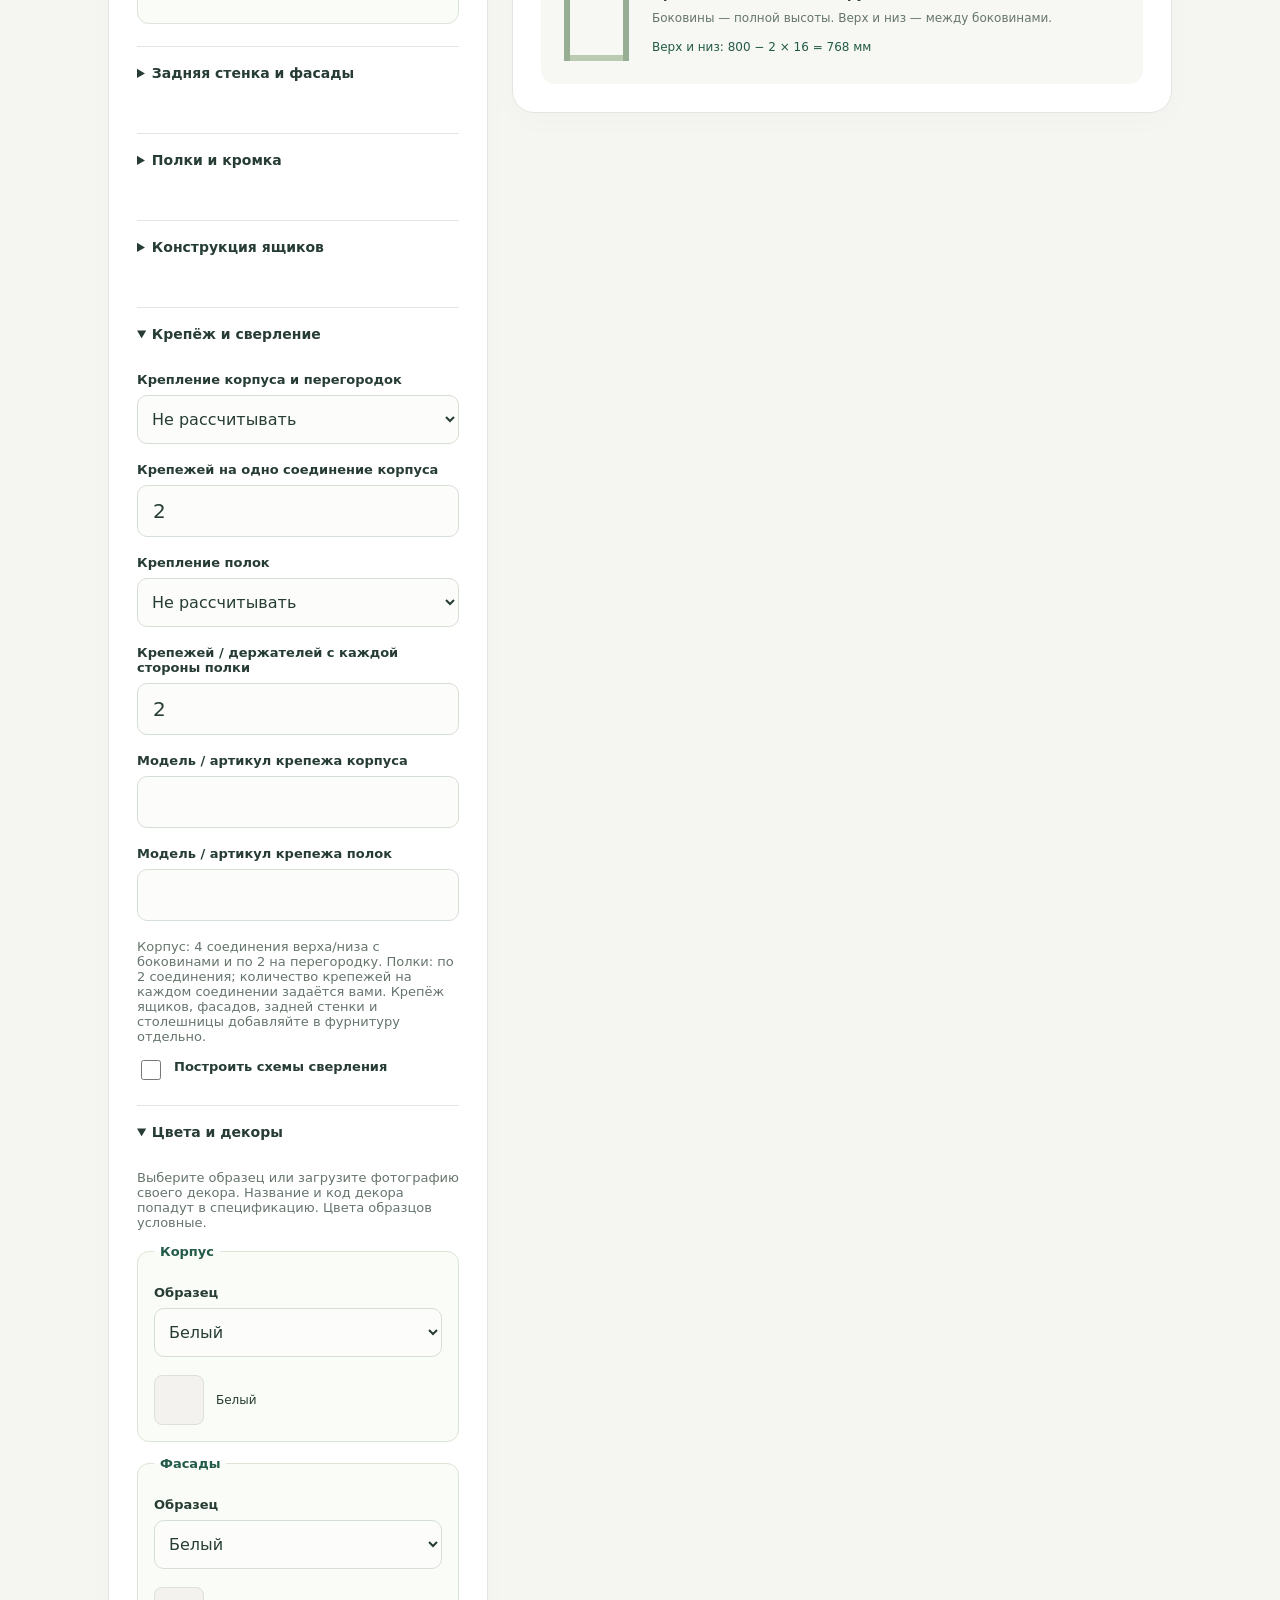
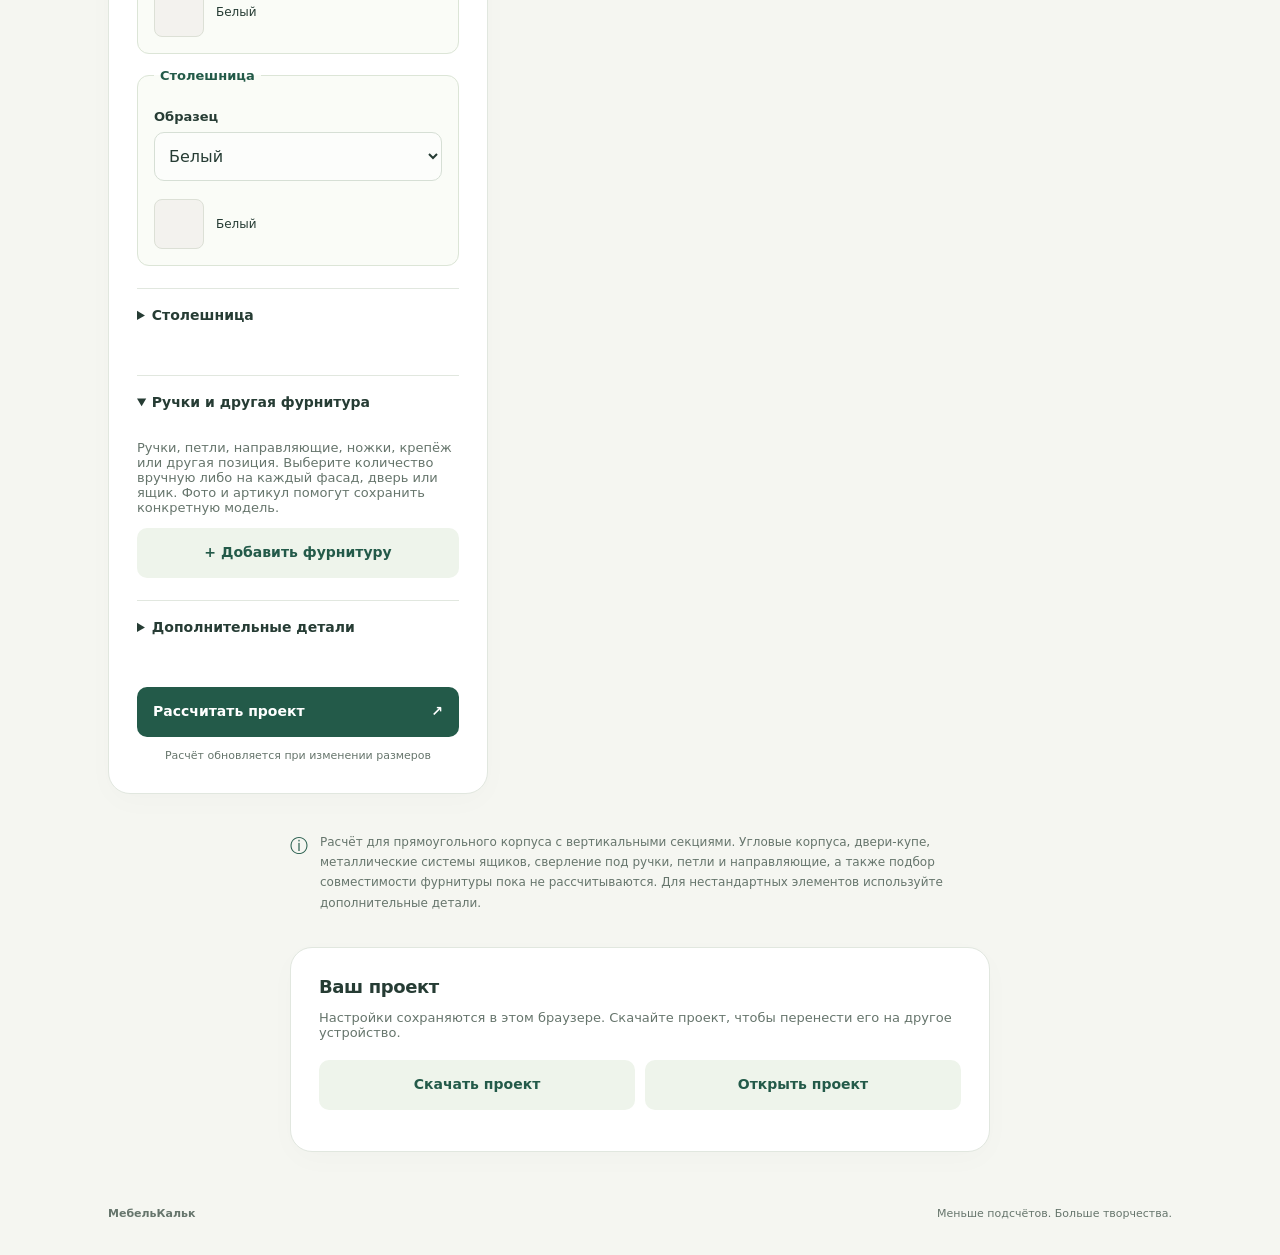
==== commit fb723290: "feat: kitchen planner 0.5 — index.html" ====
--- a/index.html
+++ b/index.html
@@ -13,8 +13,9 @@
   <script defer src="app.js"></script>
 </head>
 <body>
-  <header class="header"><a class="brand" href="./"><span class="logo" aria-hidden="true">▥</span>МебельКальк</a><span class="version">Версия 0.4</span></header>
+  <header class="header"><a class="brand" href="./"><span class="logo" aria-hidden="true">▥</span>МебельКальк</a><span class="version">Версия 0.5</span></header>
   <main>
+    <nav class="mode-navigation" aria-label="Режим расчёта"><a class="active" href="index.html" aria-current="page">Отдельный корпус</a><a href="kitchen/">Кухня · модули и 3D →</a></nav>
     <div class="intro"><p class="eyebrow">ОТ РАЗМЕРОВ К ДЕТАЛЯМ</p><h1>Ваш корпус.<br><span>Точный расчёт.</span></h1><p>Соберите комплектацию: секции, полки, двери и ящики. Декоры, столешница и выбранная фурнитура — в одной спецификации.</p></div>
     <div class="workspace">
       <section class="card inputs" aria-labelledby="input-title">
--- a/styles.css
+++ b/styles.css
@@ -2,3 +2,5 @@
 details{border-top:1px solid #e1e7df;margin:22px 0;padding-top:18px}summary{font-size:14px;font-weight:650;cursor:pointer;margin-bottom:16px;min-height:30px}select{font:inherit;width:100%;border:1px solid #d6dfd5;border-radius:10px;background:#fcfdfb;color:#263c34;padding:13px 10px;margin-top:8px;min-height:48px}select:focus-visible{outline:2px solid var(--green);outline-offset:2px}.section-card{border:1px solid #dce5d7;border-radius:12px;padding:16px;margin:14px 0;background:#fafcf7}.section-card legend{padding:0 6px;color:var(--green)}.check{display:flex;align-items:flex-start;gap:10px;line-height:1.6}.check input{width:20px;height:20px;flex-shrink:0;accent-color:var(--green)}.secondary{background:#eef4eb;color:var(--green);justify-content:center}.secondary:hover{background:#dfeadb}.actions{display:flex;gap:10px;flex-wrap:wrap;margin-top:20px}.actions>*{flex:1;min-width:130px}.metrics{display:flex;gap:25px;padding:16px 8px;border-top:1px solid #e8ede5}.metrics span{font-size:12px;color:var(--muted);display:block}.metrics strong{display:block;font-size:22px;margin-top:7px}.material-list{font-size:12px;color:var(--muted);line-height:1.9;padding-left:22px}.warnings{font-size:12px;line-height:1.7;color:#7b5f23}.warnings p{background:#fff7e4;border-radius:10px;padding:12px}.project-tools{margin-top:22px;max-width:700px;margin-left:auto;margin-right:auto}.file-button{background:#eef4eb;color:var(--green);border-radius:10px;padding:16px;text-align:center;cursor:pointer;font-size:14px;position:relative}.file-button input{position:absolute;inset:0;width:100%;opacity:0;cursor:pointer}.file-button:focus-within{outline:2px solid var(--green)}.workspace{grid-template-columns:380px minmax(0,1fr)}.table-wrap table{min-width:520px}td:nth-child(3){font-size:11px}td{padding:15px 8px}.status.invalid{border-radius:10px;line-height:1.7}.results{position:sticky;top:20px}@media(max-width:900px){.workspace{grid-template-columns:1fr}.results{position:static}.inputs{max-width:none}}@media print{body{background:white;color:#000}.header{padding:0}.version, .intro,.inputs,.scope-note,footer,.project-tools,.actions,#status{display:none!important}main{max-width:none;padding:15px 0}.workspace{display:block}.results{border:0;box-shadow:none;padding:0;position:static}.table-wrap{overflow:visible}.table-wrap table{min-width:0;font-size:11px}th,td{padding:8px}.card{border-radius:0}tr{break-inside:avoid}.warnings p,.construction{background:white}.summary{margin-top:20px}.section-heading{margin-top:25px}}
 .decor-summary{display:grid;grid-template-columns:repeat(3,minmax(0,1fr));gap:10px;margin:20px 0}.decor-result{font-size:11px;line-height:1.6;background:#f7f8f3;padding:10px;border-radius:10px;overflow-wrap:anywhere}.decor-result>img,.decor-result>.swatch{width:100%;height:65px;object-fit:cover;display:block;margin-bottom:8px;border-radius:7px;border:1px solid #dce0d6}.decor-result>span:not(.swatch){display:block}.swatch{display:block;width:50px;height:50px;border-radius:8px;border:1px solid #dce0d6;flex-shrink:0}.decor-sample{display:flex;gap:12px;align-items:center;font-size:12px;margin-top:15px}.decor-sample img{width:50px;height:50px;object-fit:cover;border-radius:8px}.upload-control{display:grid;grid-template-columns:1fr 1fr;gap:10px;margin:15px 0}.image-preview,.upload-control>p{grid-column:1/-1}.image-preview img{width:100%;height:120px;object-fit:contain;background:#f0f2eb;border-radius:10px}.image-preview>.swatch{width:100%;height:60px}.upload-control .file-button,.upload-control button{font-size:12px;padding:13px 8px;align-items:center}.hardware-result{margin-top:25px;padding-top:18px;border-top:1px solid #e1e7df}.hardware-photo{display:block;width:65px;height:65px;object-fit:contain;margin-bottom:8px;border-radius:6px}.hardware-result td{overflow-wrap:anywhere}.table-wrap table{min-width:650px}.hardware-result table{min-width:450px}@media(max-width:360px){.decor-summary{grid-template-columns:1fr}.decor-result{display:flex;gap:10px;align-items:center}.decor-result>.swatch,.decor-result>img{width:50px;height:50px;margin:0;flex-shrink:0}}@media print{.decor-result{break-inside:avoid}.hardware-photo{width:45px;height:45px}.decor-result>img,.decor-result>.swatch{print-color-adjust:exact;-webkit-print-color-adjust:exact}.table-wrap table{min-width:0}}
 .drilling-result{margin-top:25px;padding-top:18px;border-top:1px solid #e1e7df}.drill-panel svg{width:100%;height:auto;max-height:320px}.drill-panel{background:#fafcf7;border:1px solid #e1e7df;border-radius:12px;padding:15px}.drill-panel summary{font-size:12px}.source-link{text-decoration:underline;font-size:12px;color:var(--green)}@media print{#download-drilling{display:none!important}.drill-panel{break-inside:avoid}.drill-panel>*:not(summary){display:block!important}.drill-panel svg{max-height:220px}}
+
+.mode-navigation{display:flex;flex-wrap:wrap;gap:10px;margin-bottom:26px}.mode-navigation a{padding:11px 16px;border:1px solid #d4dfcd;background:white;border-radius:12px;font-size:13px;color:#235a49}.mode-navigation a.active{background:#235a49;color:white;border-color:#235a49}@media print{.mode-navigation{display:none}}
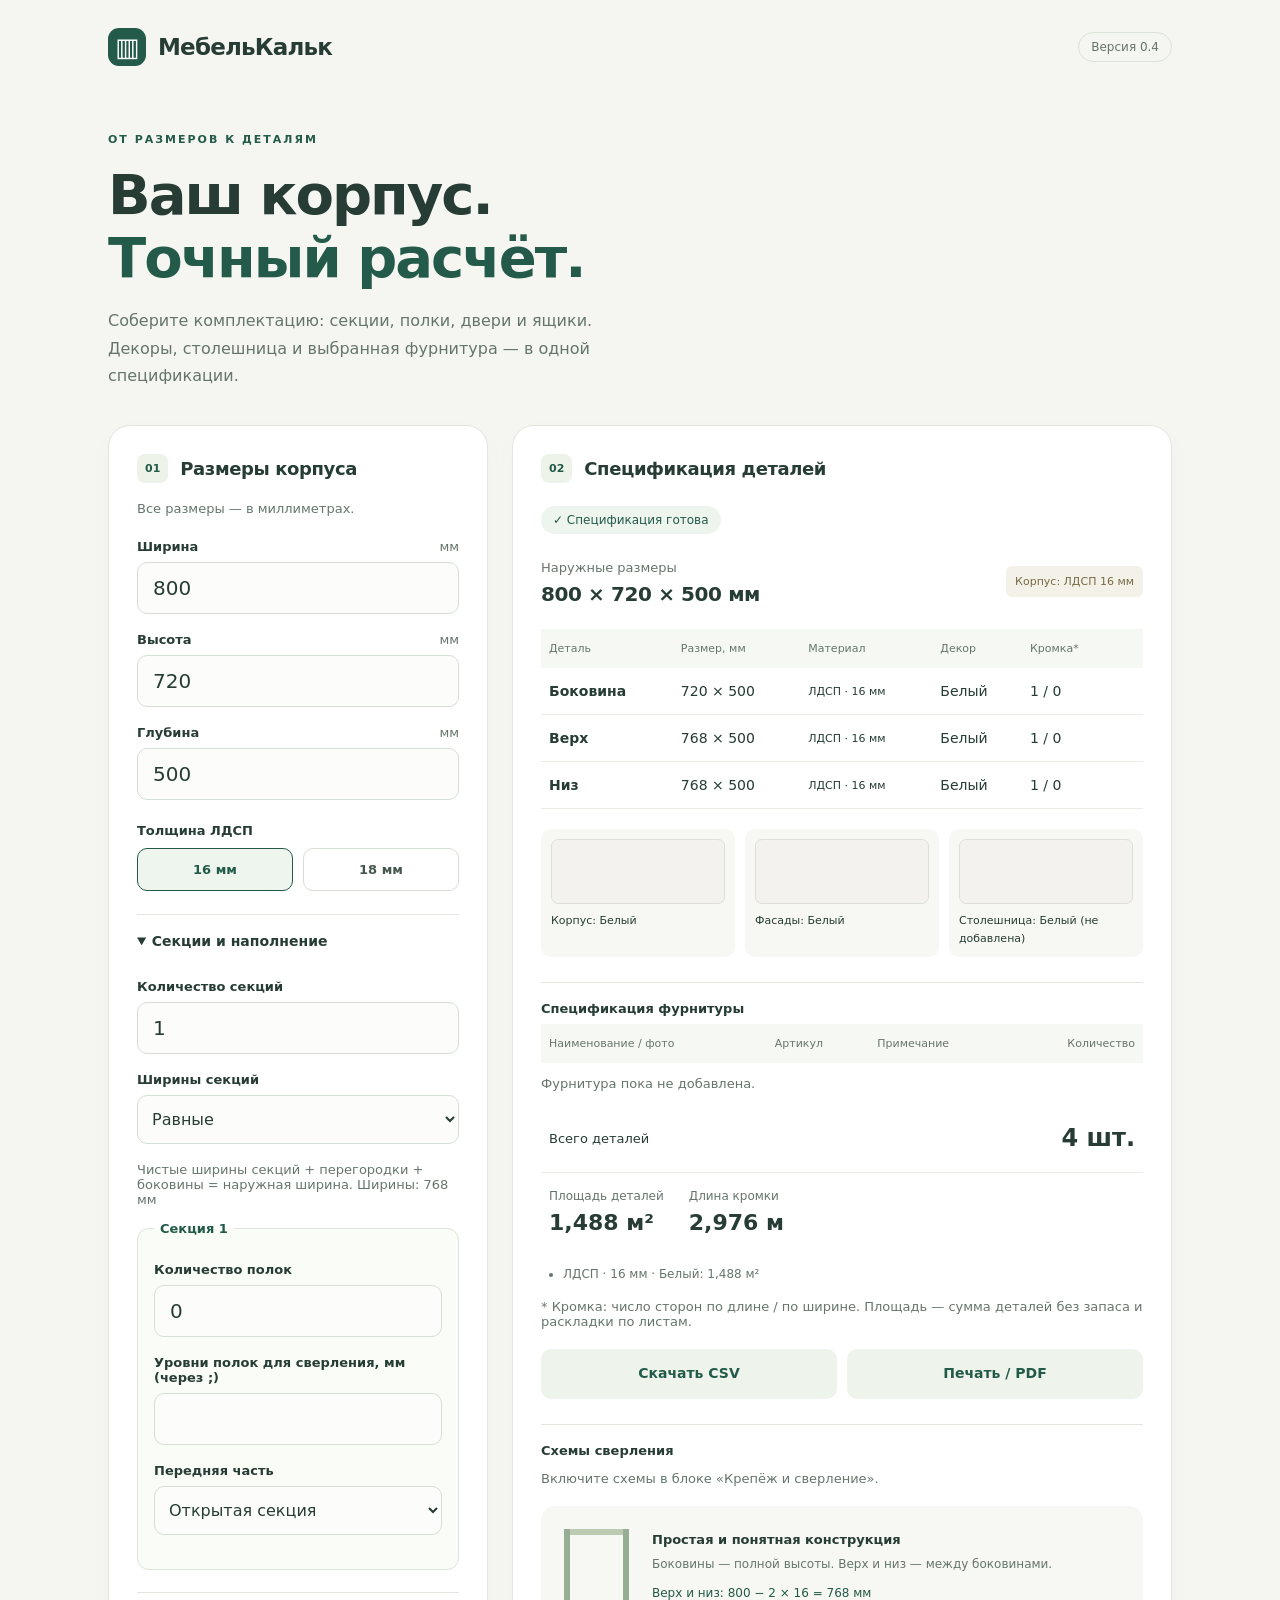
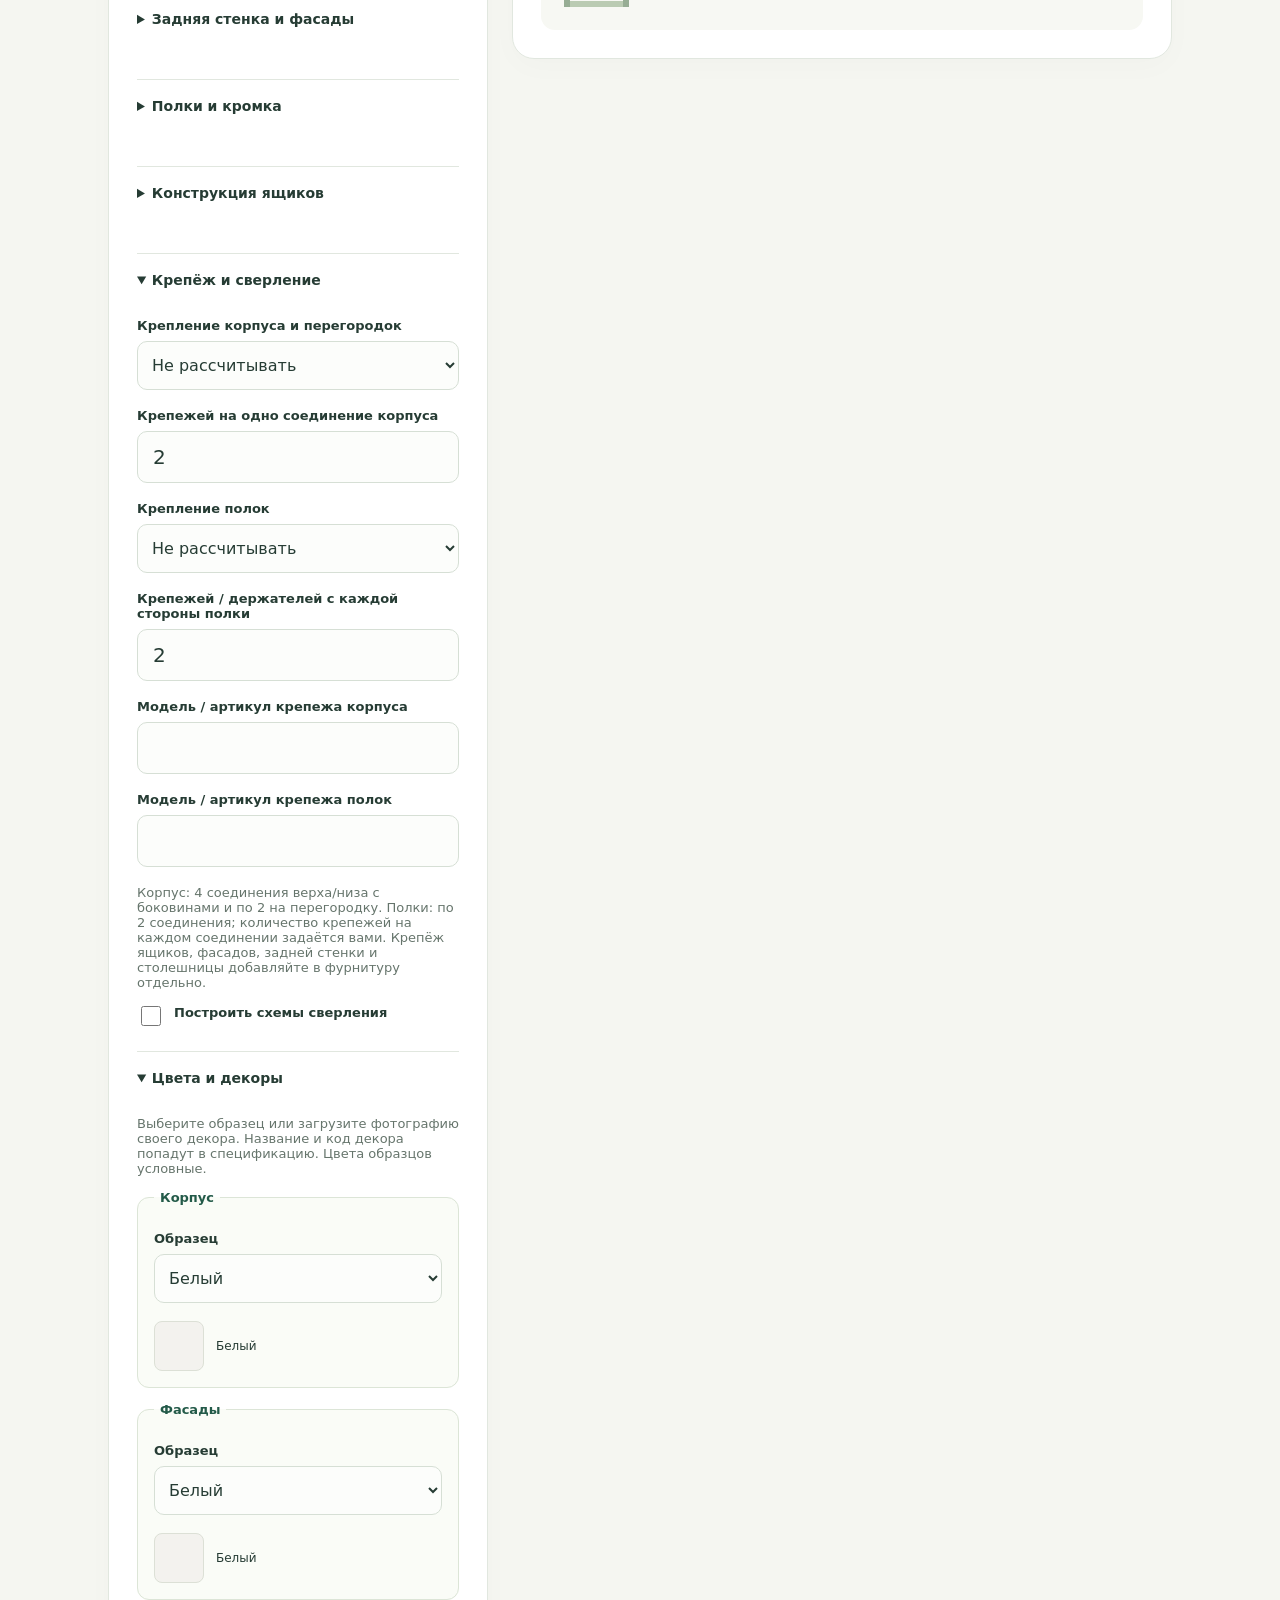
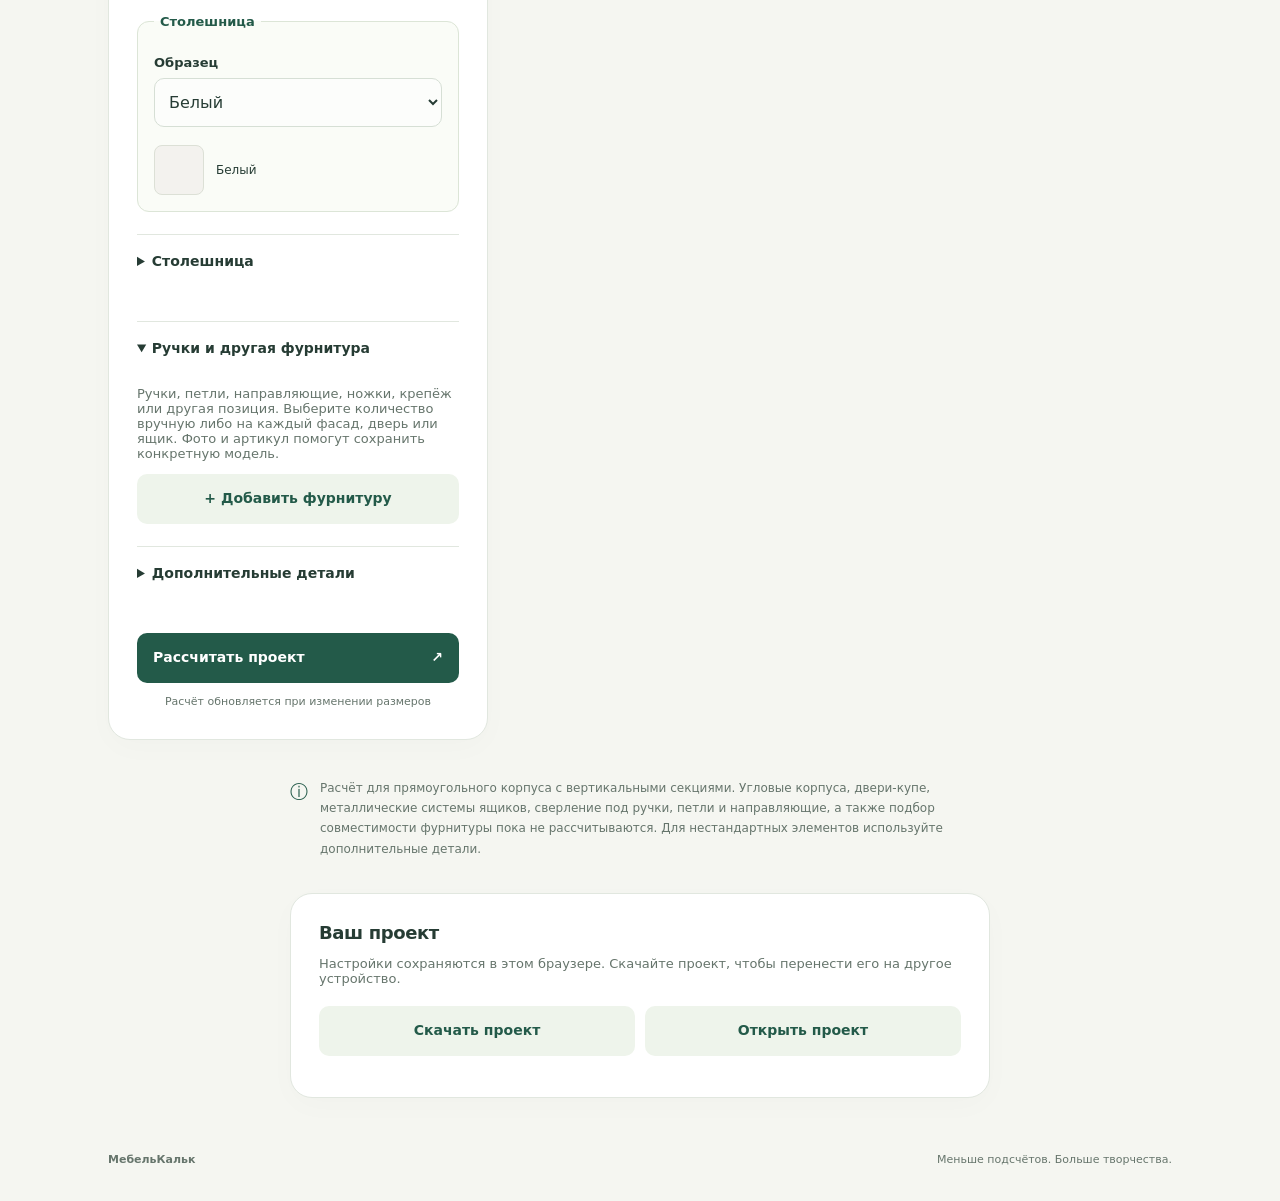
==== commit c05c619f: "Merge 5b9aba76bf0f4b657f73aa3b5516d97f5b80c27c into 931b773a9c9009e0e636aaafcf1b4453f94843c4" ====
--- a/index.html
+++ b/index.html
@@ -13,9 +13,8 @@
   <script defer src="app.js"></script>
 </head>
 <body>
-  <header class="header"><a class="brand" href="./"><span class="logo" aria-hidden="true">▥</span>МебельКальк</a><span class="version">Версия 0.5</span></header>
+  <header class="header"><a class="brand" href="./"><span class="logo" aria-hidden="true">▥</span>МебельКальк</a><span class="version">Версия 0.4</span></header>
   <main>
-    <nav class="mode-navigation" aria-label="Режим расчёта"><a class="active" href="index.html" aria-current="page">Отдельный корпус</a><a href="kitchen/">Кухня · модули и 3D →</a></nav>
     <div class="intro"><p class="eyebrow">ОТ РАЗМЕРОВ К ДЕТАЛЯМ</p><h1>Ваш корпус.<br><span>Точный расчёт.</span></h1><p>Соберите комплектацию: секции, полки, двери и ящики. Декоры, столешница и выбранная фурнитура — в одной спецификации.</p></div>
     <div class="workspace">
       <section class="card inputs" aria-labelledby="input-title">
--- a/styles.css
+++ b/styles.css
@@ -2,5 +2,3 @@
 details{border-top:1px solid #e1e7df;margin:22px 0;padding-top:18px}summary{font-size:14px;font-weight:650;cursor:pointer;margin-bottom:16px;min-height:30px}select{font:inherit;width:100%;border:1px solid #d6dfd5;border-radius:10px;background:#fcfdfb;color:#263c34;padding:13px 10px;margin-top:8px;min-height:48px}select:focus-visible{outline:2px solid var(--green);outline-offset:2px}.section-card{border:1px solid #dce5d7;border-radius:12px;padding:16px;margin:14px 0;background:#fafcf7}.section-card legend{padding:0 6px;color:var(--green)}.check{display:flex;align-items:flex-start;gap:10px;line-height:1.6}.check input{width:20px;height:20px;flex-shrink:0;accent-color:var(--green)}.secondary{background:#eef4eb;color:var(--green);justify-content:center}.secondary:hover{background:#dfeadb}.actions{display:flex;gap:10px;flex-wrap:wrap;margin-top:20px}.actions>*{flex:1;min-width:130px}.metrics{display:flex;gap:25px;padding:16px 8px;border-top:1px solid #e8ede5}.metrics span{font-size:12px;color:var(--muted);display:block}.metrics strong{display:block;font-size:22px;margin-top:7px}.material-list{font-size:12px;color:var(--muted);line-height:1.9;padding-left:22px}.warnings{font-size:12px;line-height:1.7;color:#7b5f23}.warnings p{background:#fff7e4;border-radius:10px;padding:12px}.project-tools{margin-top:22px;max-width:700px;margin-left:auto;margin-right:auto}.file-button{background:#eef4eb;color:var(--green);border-radius:10px;padding:16px;text-align:center;cursor:pointer;font-size:14px;position:relative}.file-button input{position:absolute;inset:0;width:100%;opacity:0;cursor:pointer}.file-button:focus-within{outline:2px solid var(--green)}.workspace{grid-template-columns:380px minmax(0,1fr)}.table-wrap table{min-width:520px}td:nth-child(3){font-size:11px}td{padding:15px 8px}.status.invalid{border-radius:10px;line-height:1.7}.results{position:sticky;top:20px}@media(max-width:900px){.workspace{grid-template-columns:1fr}.results{position:static}.inputs{max-width:none}}@media print{body{background:white;color:#000}.header{padding:0}.version, .intro,.inputs,.scope-note,footer,.project-tools,.actions,#status{display:none!important}main{max-width:none;padding:15px 0}.workspace{display:block}.results{border:0;box-shadow:none;padding:0;position:static}.table-wrap{overflow:visible}.table-wrap table{min-width:0;font-size:11px}th,td{padding:8px}.card{border-radius:0}tr{break-inside:avoid}.warnings p,.construction{background:white}.summary{margin-top:20px}.section-heading{margin-top:25px}}
 .decor-summary{display:grid;grid-template-columns:repeat(3,minmax(0,1fr));gap:10px;margin:20px 0}.decor-result{font-size:11px;line-height:1.6;background:#f7f8f3;padding:10px;border-radius:10px;overflow-wrap:anywhere}.decor-result>img,.decor-result>.swatch{width:100%;height:65px;object-fit:cover;display:block;margin-bottom:8px;border-radius:7px;border:1px solid #dce0d6}.decor-result>span:not(.swatch){display:block}.swatch{display:block;width:50px;height:50px;border-radius:8px;border:1px solid #dce0d6;flex-shrink:0}.decor-sample{display:flex;gap:12px;align-items:center;font-size:12px;margin-top:15px}.decor-sample img{width:50px;height:50px;object-fit:cover;border-radius:8px}.upload-control{display:grid;grid-template-columns:1fr 1fr;gap:10px;margin:15px 0}.image-preview,.upload-control>p{grid-column:1/-1}.image-preview img{width:100%;height:120px;object-fit:contain;background:#f0f2eb;border-radius:10px}.image-preview>.swatch{width:100%;height:60px}.upload-control .file-button,.upload-control button{font-size:12px;padding:13px 8px;align-items:center}.hardware-result{margin-top:25px;padding-top:18px;border-top:1px solid #e1e7df}.hardware-photo{display:block;width:65px;height:65px;object-fit:contain;margin-bottom:8px;border-radius:6px}.hardware-result td{overflow-wrap:anywhere}.table-wrap table{min-width:650px}.hardware-result table{min-width:450px}@media(max-width:360px){.decor-summary{grid-template-columns:1fr}.decor-result{display:flex;gap:10px;align-items:center}.decor-result>.swatch,.decor-result>img{width:50px;height:50px;margin:0;flex-shrink:0}}@media print{.decor-result{break-inside:avoid}.hardware-photo{width:45px;height:45px}.decor-result>img,.decor-result>.swatch{print-color-adjust:exact;-webkit-print-color-adjust:exact}.table-wrap table{min-width:0}}
 .drilling-result{margin-top:25px;padding-top:18px;border-top:1px solid #e1e7df}.drill-panel svg{width:100%;height:auto;max-height:320px}.drill-panel{background:#fafcf7;border:1px solid #e1e7df;border-radius:12px;padding:15px}.drill-panel summary{font-size:12px}.source-link{text-decoration:underline;font-size:12px;color:var(--green)}@media print{#download-drilling{display:none!important}.drill-panel{break-inside:avoid}.drill-panel>*:not(summary){display:block!important}.drill-panel svg{max-height:220px}}
-
-.mode-navigation{display:flex;flex-wrap:wrap;gap:10px;margin-bottom:26px}.mode-navigation a{padding:11px 16px;border:1px solid #d4dfcd;background:white;border-radius:12px;font-size:13px;color:#235a49}.mode-navigation a.active{background:#235a49;color:white;border-color:#235a49}@media print{.mode-navigation{display:none}}
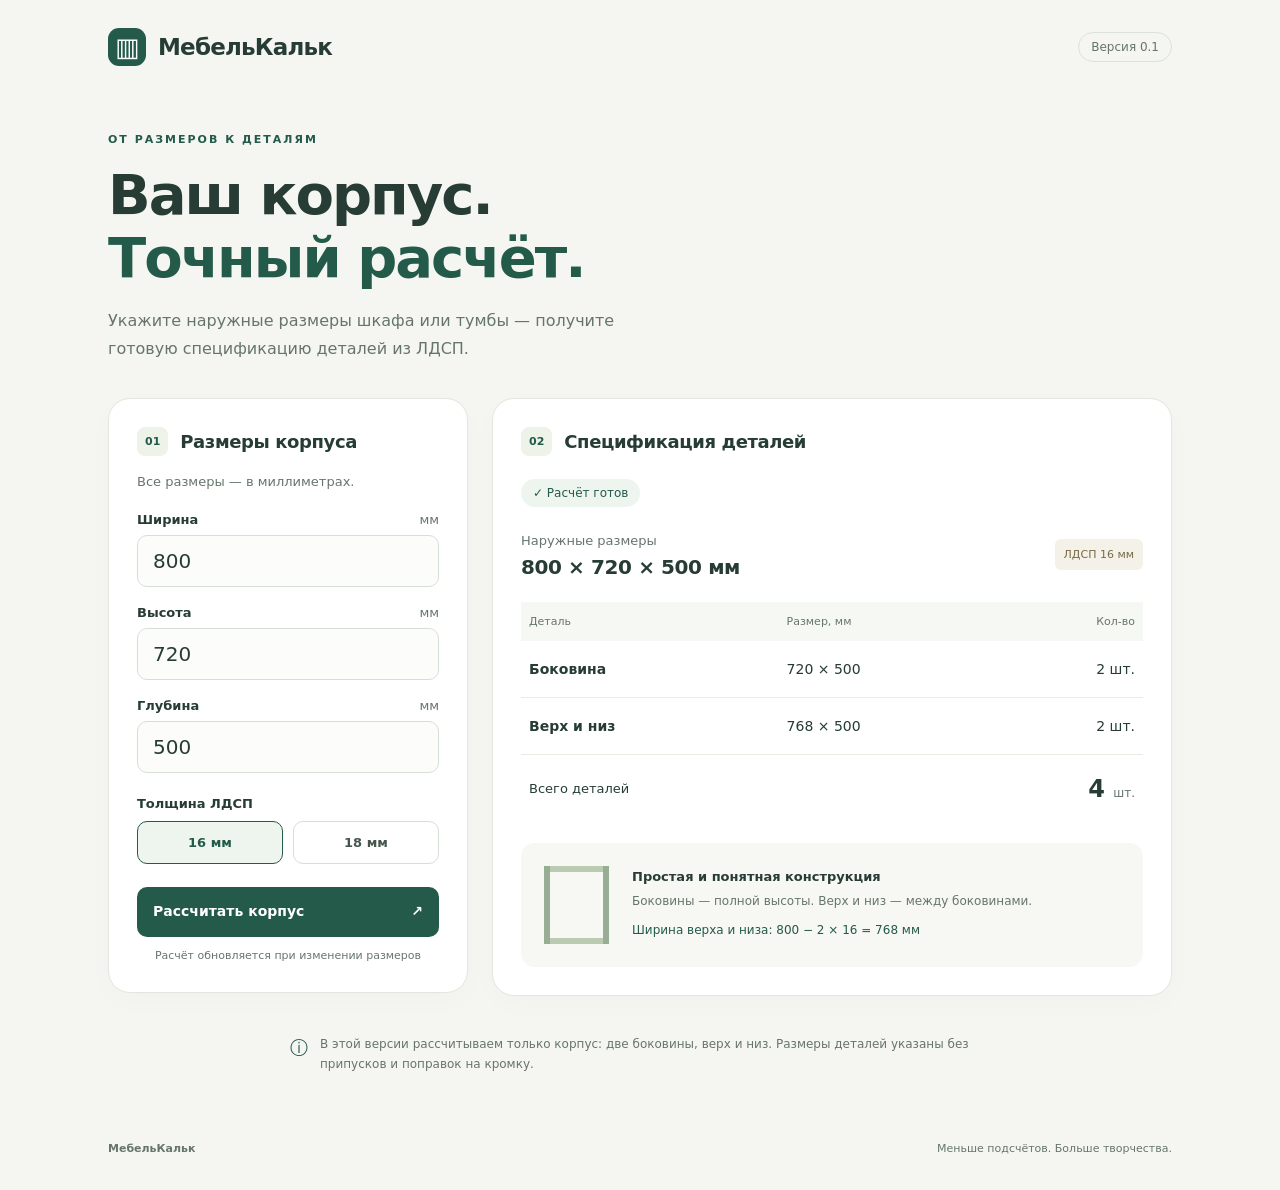
==== commit fdb9adeb: "Merge 7898c47fe1c0bbaa21b79d90d04b255e175fa140 into 958fd79e11a06eb195e73f7c5283546c23949f29" ====
--- a/index.html
+++ b/index.html
@@ -8,14 +8,12 @@
   <title>МебельКальк — расчёт корпуса</title>
   <link rel="stylesheet" href="styles.css">
   <script defer src="calculator.js"></script>
-  <script defer src="catalog.js"></script>
-  <script defer src="joinery.js"></script>
   <script defer src="app.js"></script>
 </head>
 <body>
-  <header class="header"><a class="brand" href="./"><span class="logo" aria-hidden="true">▥</span>МебельКальк</a><span class="version">Версия 0.4</span></header>
+  <header class="header"><a class="brand" href="./"><span class="logo" aria-hidden="true">▥</span>МебельКальк</a><span class="version">Версия 0.1</span></header>
   <main>
-    <div class="intro"><p class="eyebrow">ОТ РАЗМЕРОВ К ДЕТАЛЯМ</p><h1>Ваш корпус.<br><span>Точный расчёт.</span></h1><p>Соберите комплектацию: секции, полки, двери и ящики. Декоры, столешница и выбранная фурнитура — в одной спецификации.</p></div>
+    <div class="intro"><p class="eyebrow">ОТ РАЗМЕРОВ К ДЕТАЛЯМ</p><h1>Ваш корпус.<br><span>Точный расчёт.</span></h1><p>Укажите наружные размеры шкафа или тумбы — получите готовую спецификацию деталей из ЛДСП.</p></div>
     <div class="workspace">
       <section class="card inputs" aria-labelledby="input-title">
         <div class="section-heading"><span class="step">01</span><h2 id="input-title">Размеры корпуса</h2></div>
@@ -25,42 +23,7 @@
           <div class="field"><label for="height">Высота <span>мм</span></label><input id="height" name="height" type="text" inputmode="numeric" value="720" autocomplete="off" aria-describedby="height-error"><p class="error" id="height-error"></p></div>
           <div class="field"><label for="depth">Глубина <span>мм</span></label><input id="depth" name="depth" type="text" inputmode="numeric" value="500" autocomplete="off" aria-describedby="depth-error"><p class="error" id="depth-error"></p></div>
           <fieldset><legend>Толщина ЛДСП</legend><div class="choices"><label><input type="radio" name="thickness" value="16" checked><span>16 мм</span></label><label><input type="radio" name="thickness" value="18"><span>18 мм</span></label></div></fieldset>
-          <details open><summary>Секции и наполнение</summary>
-            <div class="field"><label for="sectionCount">Количество секций</label><input id="sectionCount" name="sectionCount" type="number" min="1" max="12" step="1" value="1" inputmode="numeric" aria-describedby="sectionCount-error"><p class="error" id="sectionCount-error"></p></div>
-            <div class="field"><label for="sectionMode">Ширины секций</label><select id="sectionMode" name="sectionMode"><option value="equal">Равные</option><option value="custom">Задать вручную</option></select></div>
-            <p id="section-hint" class="muted"></p>
-            <div id="sections"></div>
-          </details>
-          <details><summary>Задняя стенка и фасады</summary>
-            <div class="field"><label for="back">Задняя стенка</label><select id="back" name="back"><option value="none">Без задней стенки</option><option value="overlay">Накладная ХДФ</option><option value="inset">Вкладная ХДФ, без паза</option></select></div>
-            <div class="field"><label for="backThickness">Толщина ХДФ, мм</label><input id="backThickness" name="backThickness" inputmode="decimal" value="3" aria-describedby="backThickness-error"><p class="error" id="backThickness-error"></p></div>
-            <div class="field"><label for="backGap">Зазор задней стенки с каждой стороны, мм</label><input id="backGap" name="backGap" inputmode="decimal" value="1" aria-describedby="backGap-error"><p class="error" id="backGap-error"></p></div>
-            <p class="muted">Наружная глубина включает накладную стенку. Вкладная стенка устанавливается заподлицо с задними краями корпуса.</p>
-            <div class="field"><label for="frontMode">Установка фасадов</label><select id="frontMode" name="frontMode"><option value="overlay">Накладные</option><option value="inset">Вкладные</option></select></div>
-            <div class="field"><label for="frontThickness">Толщина фасадов</label><select id="frontThickness" name="frontThickness"><option value="16">16 мм</option><option value="18">18 мм</option></select></div>
-            <div class="field"><label for="frontGap">Зазор фасада с каждой стороны, мм</label><input id="frontGap" name="frontGap" inputmode="decimal" value="2" aria-describedby="frontGap-error"><p class="error" id="frontGap-error"></p></div>
-            <p class="muted">Накладные фасады соседних секций делят перегородку пополам. Между секциями остаётся два зазора, между дверями одной секции — один. Двери и наружные ящики в одной секции не совмещаются.</p>
-          </details>
-          <details><summary>Полки и кромка</summary>
-            <div class="field"><label for="shelfGap">Зазор полки с каждой стороны, мм</label><input id="shelfGap" name="shelfGap" inputmode="decimal" value="1" aria-describedby="shelfGap-error"><p class="error" id="shelfGap-error"></p></div>
-            <div class="field"><label for="shelfInset">Отступ полки от переднего края, мм</label><input id="shelfInset" name="shelfInset" inputmode="decimal" value="20" aria-describedby="shelfInset-error"><p class="error" id="shelfInset-error"></p></div>
-            <label class="check"><input type="checkbox" name="edge" checked> Кромка: передние торцы корпуса и полок, все стороны фасадов</label>
-            <p class="muted">В таблице — готовые размеры деталей. Толщина кромки из размера не вычитается. Длина кромки считается без запаса.</p>
-          </details>
-          <details><summary>Конструкция ящиков</summary>
-            <p class="muted">Деревянный короб с накладным дном, боковые направляющие. Полки располагаются над блоком ящиков. Размеры под конкретную фурнитуру задайте по её инструкции.</p>
-            <div id="drawer-settings"></div>
-            <div class="field"><label for="drawerThickness">Толщина стенок ящика</label><select id="drawerThickness" name="drawerThickness"><option value="16">16 мм</option><option value="18">18 мм</option></select></div>
-          </details>
-          <details open><summary>Крепёж и сверление</summary><div id="joinery-settings"></div><p class="muted">Корпус: 4 соединения верха/низа с боковинами и по 2 на перегородку. Полки: по 2 соединения; количество крепежей на каждом соединении задаётся вами. Крепёж ящиков, фасадов, задней стенки и столешницы добавляйте в фурнитуру отдельно.</p><label class="check"><input type="checkbox" name="drilling"> Построить схемы сверления</label><div id="drill-settings"><p class="muted">Введите размеры по инструкции выбранной модели. Пустые параметры блокируют схемы, но не спецификацию. Шаблон строит цилиндрические отверстия; зенковка, ступенчатое сверление и оснастка требуют отдельного согласования.</p><div class="field"><label for="drillExample">Справочный шаблон эксцентрика</label><select id="drillExample"><option value="custom">Своя модель / Ø16 мм</option><option value="minifix16">Minifix 15 для плиты 16 мм</option><option value="minifix18">Minifix 15 для плиты 18 мм</option></select></div><div id="drill-fields"></div><p class="muted">Minifix: проверены только Ø чашки и номинальная глубина по каталогу. Отступ 24/34 мм и отверстия под шток зависят от выбранного штока. Для Rastex используйте его собственную инструкцию.</p><a class="source-link" href="https://files.hafele.co.uk/catalogfiles/www/14CFC294.pdf" target="_blank" rel="noopener">Каталог Minifix и чертёж</a> · <a class="source-link" href="https://shop.hettich.com/gb_EN/p/73456" target="_blank" rel="noopener">Rastex для плиты 16 мм</a></div></details>
-          <details open><summary>Цвета и декоры</summary><p class="muted">Выберите образец или загрузите фотографию своего декора. Название и код декора попадут в спецификацию. Цвета образцов условные.</p><div id="decor-settings"></div></details>
-          <details><summary>Столешница</summary><label class="check"><input type="checkbox" name="countertop"> Добавить столешницу</label><div id="countertop-settings"></div><p class="muted">Размеры столешницы задаются отдельно и не меняют наружные размеры корпуса. Припуски и свесы включите в её размеры. Кромка столешницы отдельно не рассчитывается.</p></details>
-          <details open><summary>Ручки и другая фурнитура</summary><p class="muted">Ручки, петли, направляющие, ножки, крепёж или другая позиция. Выберите количество вручную либо на каждый фасад, дверь или ящик. Фото и артикул помогут сохранить конкретную модель.</p><div id="hardware-settings"></div><button id="add-hardware" class="secondary" type="button">+ Добавить фурнитуру</button></details>
-          <details><summary>Дополнительные детали</summary>
-            <p class="muted">Добавьте цоколь, столешницу, планку, добор или любую прямоугольную деталь с собственными размерами.</p>
-            <div id="extras"></div><button id="add-extra" class="secondary" type="button">+ Добавить деталь</button>
-          </details>
-          <button type="submit">Рассчитать проект <span aria-hidden="true">↗</span></button>
+          <button type="submit">Рассчитать корпус <span aria-hidden="true">↗</span></button>
           <p class="auto-note">Расчёт обновляется при изменении размеров</p>
         </form>
       </section>
@@ -69,23 +32,14 @@
         <div id="status" class="status" role="status" aria-live="polite"></div>
         <div id="result-content">
           <div class="summary"><div><span class="muted">Наружные размеры</span><strong id="dimensions"></strong></div><span class="material" id="material"></span></div>
-          <div class="table-wrap"><table><caption class="sr-only">Детали корпуса из ЛДСП, размеры в миллиметрах</caption><thead><tr><th scope="col">Деталь</th><th scope="col">Размер, мм</th><th scope="col">Материал</th><th scope="col">Декор</th><th scope="col">Кромка*</th><th scope="col">Кол-во</th></tr></thead><tbody id="parts"></tbody></table></div>
-          <div id="decor-summary" class="decor-summary"></div>
-          <section class="hardware-result"><h3>Спецификация фурнитуры</h3><div class="table-wrap"><table><caption class="sr-only">Выбранная фурнитура</caption><thead><tr><th scope="col">Наименование / фото</th><th scope="col">Артикул</th><th scope="col">Примечание</th><th scope="col">Количество</th></tr></thead><tbody id="hardware-parts"></tbody></table></div><p id="hardware-empty" class="muted"></p></section>
-          <div class="total"><span>Всего деталей</span><strong id="total-count"></strong></div>
-          <div class="metrics"><div><span>Площадь деталей</span><strong id="total-area"></strong></div><div><span>Длина кромки</span><strong id="total-edge"></strong></div></div>
-          <ul id="materials" class="material-list"></ul>
-          <p class="muted">* Кромка: число сторон по длине / по ширине. Площадь — сумма деталей без запаса и раскладки по листам.</p>
-          <div class="actions"><button id="download-csv" class="secondary" type="button">Скачать CSV</button><button id="print" class="secondary" type="button">Печать / PDF</button></div>
-          <section id="drilling-result" class="drilling-result"><h3>Схемы сверления</h3><p id="drilling-status" role="status" class="muted"></p><div id="drilling-panels"></div><button type="button" id="download-drilling" class="secondary" hidden>Скачать отверстия CSV</button></section>
-          <div id="warnings" class="warnings"></div>
+          <div class="table-wrap"><table><caption class="sr-only">Детали корпуса из ЛДСП, размеры в миллиметрах</caption><thead><tr><th scope="col">Деталь</th><th scope="col">Размер, мм</th><th scope="col">Кол-во</th></tr></thead><tbody id="parts"></tbody></table></div>
+          <div class="total"><span>Всего деталей</span><strong>4 <small>шт.</small></strong></div>
           <div class="construction"><div class="drawing" aria-hidden="true"><div class="panel top"></div><div class="panel bottom"></div></div><div><h3>Простая и понятная конструкция</h3><p>Боковины — полной высоты. Верх и низ — между боковинами.</p><p class="formula" id="formula"></p></div></div>
         </div>
         <div id="empty-state" hidden><span aria-hidden="true">↖</span><h3>Проверьте размеры</h3><p>Исправьте выделенные поля — спецификация появится автоматически.</p></div>
       </section>
     </div>
-    <aside class="scope-note"><span aria-hidden="true">ⓘ</span><p>Расчёт для прямоугольного корпуса с вертикальными секциями. Угловые корпуса, двери-купе, металлические системы ящиков, сверление под ручки, петли и направляющие, а также подбор совместимости фурнитуры пока не рассчитываются. Для нестандартных элементов используйте дополнительные детали.</p></aside>
-    <section class="project-tools card"><h2>Ваш проект</h2><p class="muted">Настройки сохраняются в этом браузере. Скачайте проект, чтобы перенести его на другое устройство.</p><div class="actions"><button id="save-project" class="secondary" type="button">Скачать проект</button><label class="file-button">Открыть проект<input id="import-project" type="file" accept=".json,application/json"></label></div><p id="project-status" role="status" class="muted"></p></section>
+    <aside class="scope-note"><span aria-hidden="true">ⓘ</span><p>В этой версии рассчитываем только корпус: две боковины, верх и низ. Размеры деталей указаны без припусков и поправок на кромку.</p></aside>
   </main>
   <footer><span>МебельКальк</span><span>Меньше подсчётов. Больше творчества.</span></footer>
 </body>
--- a/styles.css
+++ b/styles.css
@@ -1,4 +1 @@
 :root{font-family:system-ui,-apple-system,"Segoe UI",sans-serif;color:#263c34;background:#f5f6f1;font-synthesis:none;--green:#235a49;--muted:#66756c}*{box-sizing:border-box}body{margin:0}button,input{font:inherit}a{color:inherit;text-decoration:none}.header,main,footer{max-width:1120px;margin:auto}.header{padding:28px 28px;display:flex;align-items:center;justify-content:space-between}.brand{display:flex;gap:12px;align-items:center;font-size:23px;font-weight:750;letter-spacing:-.8px}.logo{background:var(--green);color:white;width:38px;height:38px;display:grid;place-items:center;border-radius:11px;font-size:26px}.version{font-size:12px;border:1px solid #dbe2d8;border-radius:20px;padding:7px 12px;color:var(--muted)}main{padding:28px}.intro{max-width:650px;margin-bottom:36px}.eyebrow{font-size:11px;font-weight:750;letter-spacing:2px;color:var(--green)}h1{font-size:clamp(36px,5vw,56px);letter-spacing:-2px;line-height:1.12;margin:18px 0}h1 span{color:var(--green)}.intro>p:last-child{font-size:16px;line-height:1.7;color:var(--muted);max-width:540px}.workspace{display:grid;grid-template-columns:360px minmax(0,1fr);gap:24px;align-items:start}.card{background:white;border:1px solid #e1e7df;border-radius:22px;padding:28px;box-shadow:0 8px 30px #263c3405}.section-heading{display:flex;align-items:center;gap:12px}.step{font-size:11px;font-weight:700;color:var(--green);background:#edf3e9;padding:8px;border-radius:8px}h2{font-size:18px;letter-spacing:-.4px;margin:0}.muted{color:var(--muted);font-size:13px}.inputs>.muted{margin:18px 0 23px}.field{margin-bottom:18px}label,legend{font-size:13px;font-weight:650}label{display:block}label>span{float:right;color:var(--muted);font-weight:400}.field input{width:100%;border:1px solid #d6dfd5;border-radius:10px;margin-top:8px;padding:13px 15px;font-size:20px;color:#263c34;background:#fcfdfb;min-height:52px}input:focus{outline:2px solid var(--green);outline-offset:2px}input[aria-invalid=true]{border-color:#b53535;background:#fff7f5}.error{color:#a52c2c;font-size:12px;line-height:1.5;margin:7px 0 0}.error:empty{display:none}fieldset{padding:0;margin:23px 0;border:0}legend{padding:0;margin-bottom:10px}.choices{display:flex;gap:10px}.choices label{position:relative;flex:1}.choices input{position:absolute;opacity:0;width:100%;height:100%;margin:0}.choices span{float:none;display:block;text-align:center;border:1px solid #d6dfd5;border-radius:10px;padding:13px;color:#45574d;font-weight:600}.choices input:checked+span{background:#eef5ef;border-color:var(--green);color:var(--green)}.choices input:focus-visible+span{outline:2px solid var(--green);outline-offset:3px}button{width:100%;display:flex;justify-content:space-between;background:var(--green);color:white;padding:16px;border:0;border-radius:10px;font-size:14px;font-weight:650;cursor:pointer;min-height:50px}button:hover{background:#174635}button:focus-visible{outline:3px solid #82ab94;outline-offset:3px}.auto-note{font-size:11px;color:var(--muted);text-align:center;line-height:1.5;margin-bottom:0}.status{display:inline-block;font-size:12px;color:var(--green);background:#edf5ee;border-radius:20px;padding:7px 12px;margin:23px 0}.status.invalid{background:#fff0ec;color:#a52c2c}.summary{display:flex;justify-content:space-between;align-items:center;gap:12px;padding:0 0 23px}.summary strong{display:block;font-size:20px;margin-top:6px;letter-spacing:-.4px}.material{white-space:nowrap;font-size:11px;background:#f3f1e8;border-radius:6px;padding:9px;color:#776a46}.table-wrap{width:100%;overflow-x:auto}table{border-collapse:collapse;width:100%;font-size:14px;text-align:left}th{font-size:11px;color:var(--muted);font-weight:500;padding:13px 8px;background:#f6f8f3}td{padding:20px 8px;border-bottom:1px solid #e8ede5}td:first-child{font-weight:650}td:nth-child(2){white-space:nowrap;font-variant-numeric:tabular-nums}th:last-child,td:last-child{text-align:right;white-space:nowrap}.total{display:flex;justify-content:space-between;align-items:center;padding:20px 8px;font-size:13px}.total strong{font-size:24px}.total small{font-size:12px;font-weight:400;color:var(--muted)}.construction{margin-top:20px;display:flex;align-items:center;gap:23px;padding:23px;background:#f7f8f3;border-radius:14px}h3{font-size:13px;margin:0 0 8px}.construction p{font-size:12px;line-height:1.6;color:var(--muted);margin:0}.construction .formula{margin-top:10px;color:var(--green)}.drawing{width:65px;height:78px;border-left:6px solid #97ad94;border-right:6px solid #97ad94;position:relative;flex-shrink:0}.panel{position:absolute;left:0;right:0;height:6px;background:#bacbb2}.top{top:0}.bottom{bottom:0}.scope-note{display:flex;gap:12px;color:var(--muted);max-width:700px;margin:26px auto 0;font-size:12px;line-height:1.7}.scope-note>span{margin-top:11px;color:var(--green);font-size:18px}footer{padding:27px 28px 35px;display:flex;justify-content:space-between;font-size:11px;color:var(--muted)}footer>span:first-child{font-weight:650}#empty-state{text-align:center;padding:50px 15px;color:var(--muted)}#empty-state>span{font-size:35px}#empty-state h3{font-size:18px;color:#263c34;margin-top:18px}#empty-state p{font-size:14px;line-height:1.7}[hidden]{display:none!important}.sr-only{position:absolute;width:1px;height:1px;overflow:hidden;clip-path:inset(50%)}@media(max-width:760px){.workspace{grid-template-columns:1fr}.header{padding:20px}.brand{font-size:20px}main{padding:15px 20px}.intro{margin-bottom:25px}h1{letter-spacing:-1.4px}.card{padding:23px}.summary{flex-wrap:wrap}.summary strong{font-size:18px}.construction{padding:18px;gap:16px}footer{padding:25px 20px;gap:20px}}@media(max-width:360px){main{padding:12px}.header{padding:16px 12px}.card{padding:18px}h2{font-size:16px}table{font-size:12px}.construction{gap:12px;padding:14px}.drawing{width:45px}footer{padding:20px 12px}.version{font-size:10px}}
-details{border-top:1px solid #e1e7df;margin:22px 0;padding-top:18px}summary{font-size:14px;font-weight:650;cursor:pointer;margin-bottom:16px;min-height:30px}select{font:inherit;width:100%;border:1px solid #d6dfd5;border-radius:10px;background:#fcfdfb;color:#263c34;padding:13px 10px;margin-top:8px;min-height:48px}select:focus-visible{outline:2px solid var(--green);outline-offset:2px}.section-card{border:1px solid #dce5d7;border-radius:12px;padding:16px;margin:14px 0;background:#fafcf7}.section-card legend{padding:0 6px;color:var(--green)}.check{display:flex;align-items:flex-start;gap:10px;line-height:1.6}.check input{width:20px;height:20px;flex-shrink:0;accent-color:var(--green)}.secondary{background:#eef4eb;color:var(--green);justify-content:center}.secondary:hover{background:#dfeadb}.actions{display:flex;gap:10px;flex-wrap:wrap;margin-top:20px}.actions>*{flex:1;min-width:130px}.metrics{display:flex;gap:25px;padding:16px 8px;border-top:1px solid #e8ede5}.metrics span{font-size:12px;color:var(--muted);display:block}.metrics strong{display:block;font-size:22px;margin-top:7px}.material-list{font-size:12px;color:var(--muted);line-height:1.9;padding-left:22px}.warnings{font-size:12px;line-height:1.7;color:#7b5f23}.warnings p{background:#fff7e4;border-radius:10px;padding:12px}.project-tools{margin-top:22px;max-width:700px;margin-left:auto;margin-right:auto}.file-button{background:#eef4eb;color:var(--green);border-radius:10px;padding:16px;text-align:center;cursor:pointer;font-size:14px;position:relative}.file-button input{position:absolute;inset:0;width:100%;opacity:0;cursor:pointer}.file-button:focus-within{outline:2px solid var(--green)}.workspace{grid-template-columns:380px minmax(0,1fr)}.table-wrap table{min-width:520px}td:nth-child(3){font-size:11px}td{padding:15px 8px}.status.invalid{border-radius:10px;line-height:1.7}.results{position:sticky;top:20px}@media(max-width:900px){.workspace{grid-template-columns:1fr}.results{position:static}.inputs{max-width:none}}@media print{body{background:white;color:#000}.header{padding:0}.version, .intro,.inputs,.scope-note,footer,.project-tools,.actions,#status{display:none!important}main{max-width:none;padding:15px 0}.workspace{display:block}.results{border:0;box-shadow:none;padding:0;position:static}.table-wrap{overflow:visible}.table-wrap table{min-width:0;font-size:11px}th,td{padding:8px}.card{border-radius:0}tr{break-inside:avoid}.warnings p,.construction{background:white}.summary{margin-top:20px}.section-heading{margin-top:25px}}
-.decor-summary{display:grid;grid-template-columns:repeat(3,minmax(0,1fr));gap:10px;margin:20px 0}.decor-result{font-size:11px;line-height:1.6;background:#f7f8f3;padding:10px;border-radius:10px;overflow-wrap:anywhere}.decor-result>img,.decor-result>.swatch{width:100%;height:65px;object-fit:cover;display:block;margin-bottom:8px;border-radius:7px;border:1px solid #dce0d6}.decor-result>span:not(.swatch){display:block}.swatch{display:block;width:50px;height:50px;border-radius:8px;border:1px solid #dce0d6;flex-shrink:0}.decor-sample{display:flex;gap:12px;align-items:center;font-size:12px;margin-top:15px}.decor-sample img{width:50px;height:50px;object-fit:cover;border-radius:8px}.upload-control{display:grid;grid-template-columns:1fr 1fr;gap:10px;margin:15px 0}.image-preview,.upload-control>p{grid-column:1/-1}.image-preview img{width:100%;height:120px;object-fit:contain;background:#f0f2eb;border-radius:10px}.image-preview>.swatch{width:100%;height:60px}.upload-control .file-button,.upload-control button{font-size:12px;padding:13px 8px;align-items:center}.hardware-result{margin-top:25px;padding-top:18px;border-top:1px solid #e1e7df}.hardware-photo{display:block;width:65px;height:65px;object-fit:contain;margin-bottom:8px;border-radius:6px}.hardware-result td{overflow-wrap:anywhere}.table-wrap table{min-width:650px}.hardware-result table{min-width:450px}@media(max-width:360px){.decor-summary{grid-template-columns:1fr}.decor-result{display:flex;gap:10px;align-items:center}.decor-result>.swatch,.decor-result>img{width:50px;height:50px;margin:0;flex-shrink:0}}@media print{.decor-result{break-inside:avoid}.hardware-photo{width:45px;height:45px}.decor-result>img,.decor-result>.swatch{print-color-adjust:exact;-webkit-print-color-adjust:exact}.table-wrap table{min-width:0}}
-.drilling-result{margin-top:25px;padding-top:18px;border-top:1px solid #e1e7df}.drill-panel svg{width:100%;height:auto;max-height:320px}.drill-panel{background:#fafcf7;border:1px solid #e1e7df;border-radius:12px;padding:15px}.drill-panel summary{font-size:12px}.source-link{text-decoration:underline;font-size:12px;color:var(--green)}@media print{#download-drilling{display:none!important}.drill-panel{break-inside:avoid}.drill-panel>*:not(summary){display:block!important}.drill-panel svg{max-height:220px}}
